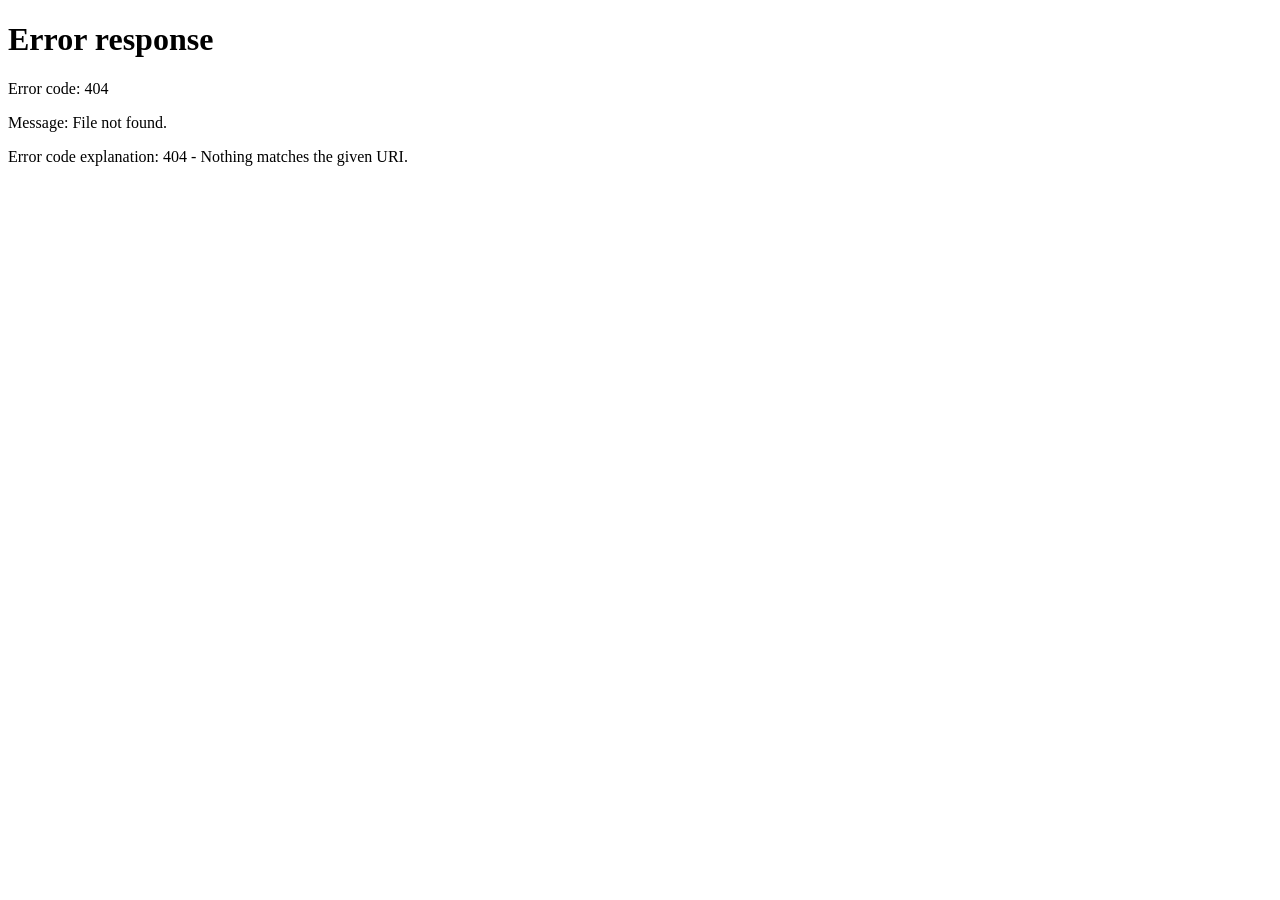
==== frontend/index.html @ 2e459e7a "estructura del frontend con estilos y logo" ====
<!doctype html>
<html lang="es">
  <head>
    <meta charset="utf-8" />
    <title>NODO</title>
    <meta http-equiv="refresh" content="0; url=landing/" />
  </head>
  <body>
    <a href="landing/">Ir al inicio</a>
  </body>
</html>
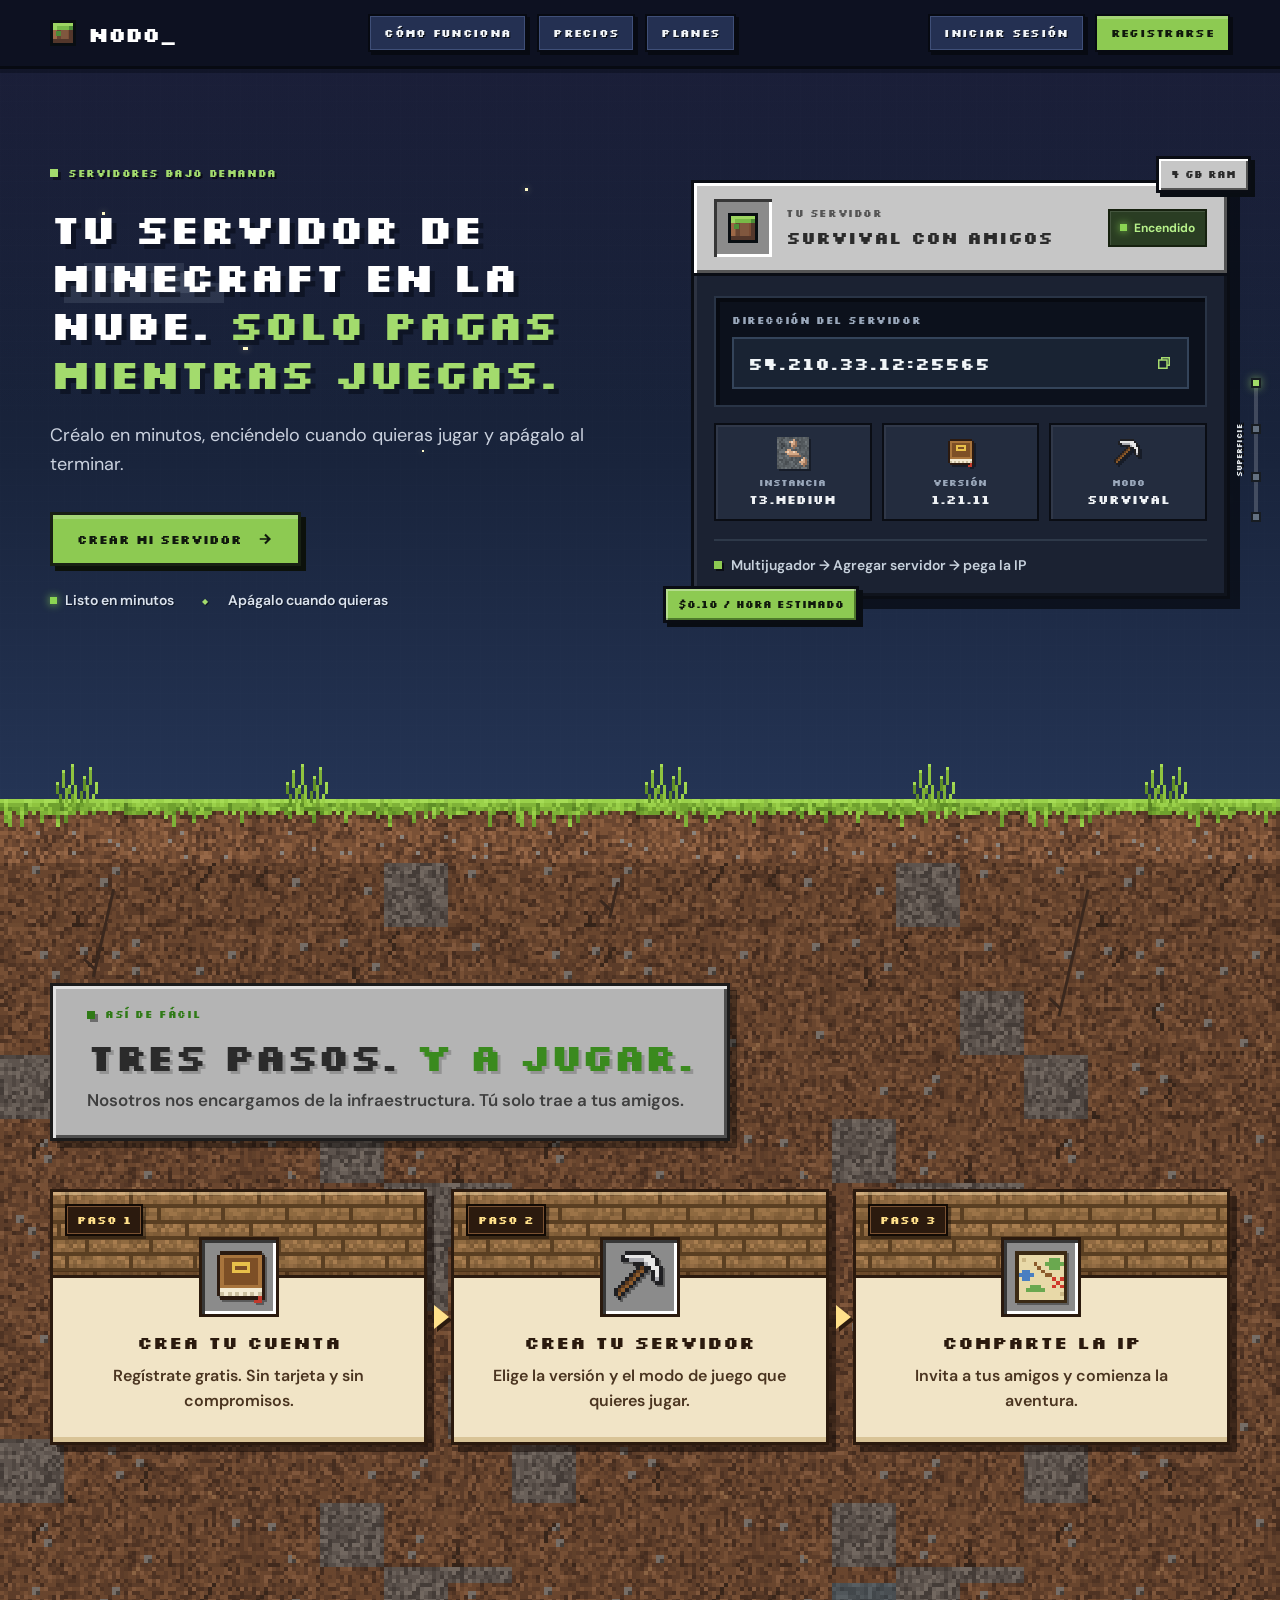
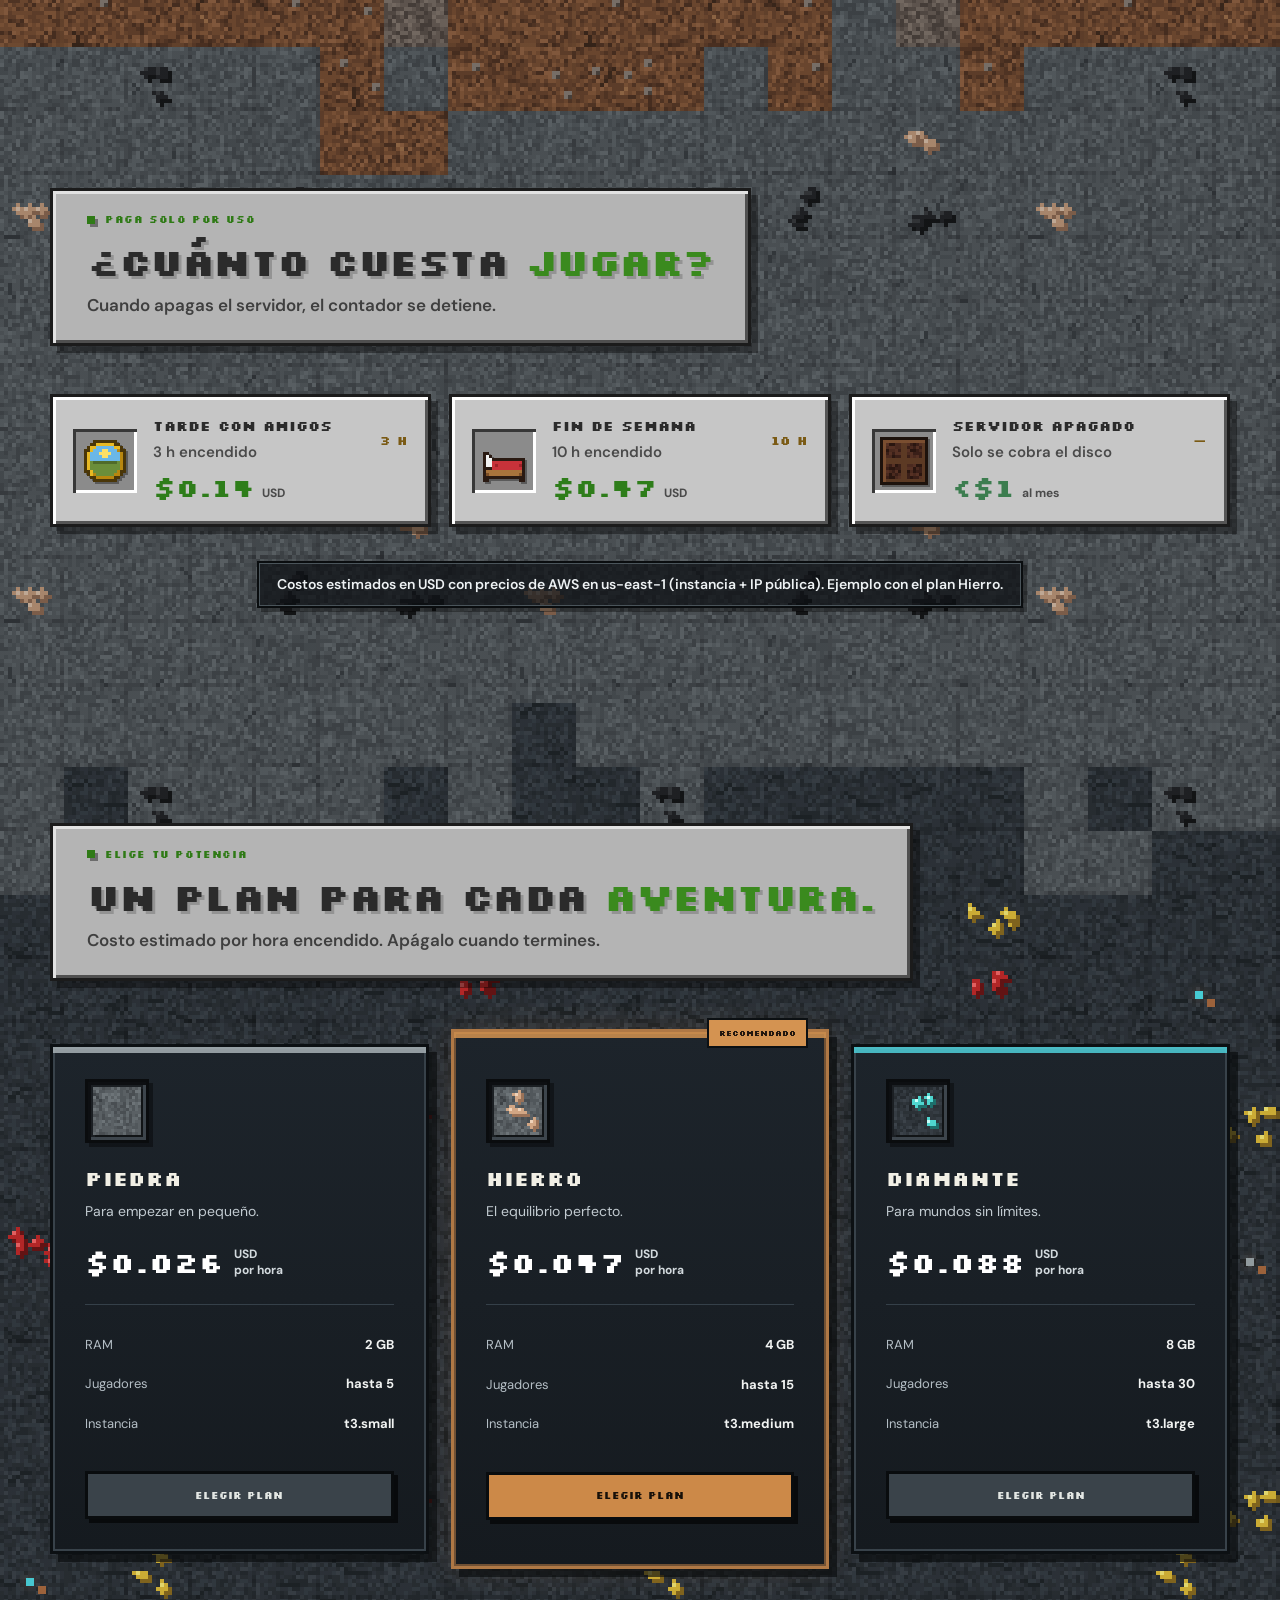
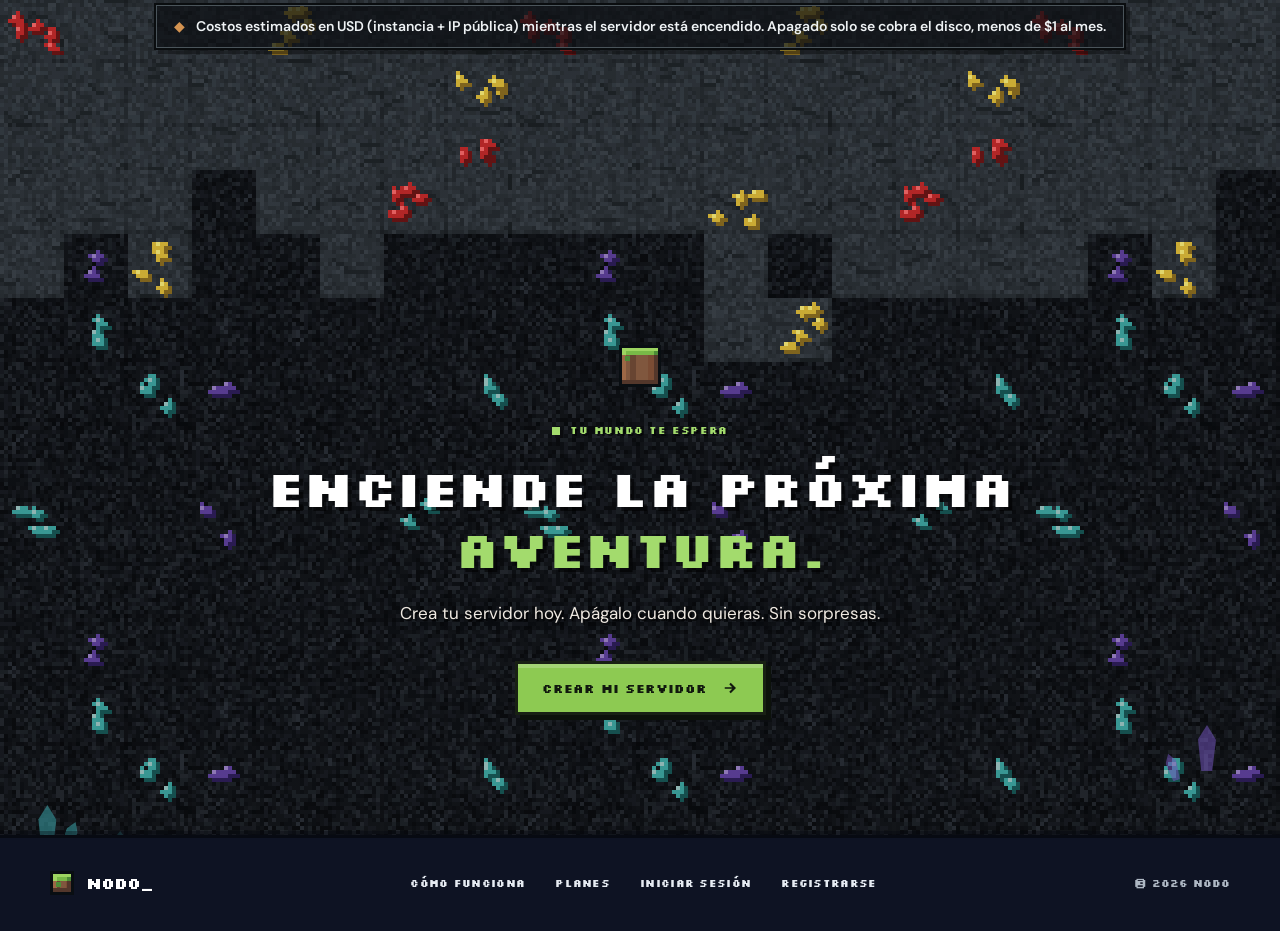
==== commit 23d615aa: "planes con precios reales y limite de jugadores en el frontend" ====
--- a/frontend/index.html
+++ b/frontend/index.html
@@ -2,10 +2,262 @@
 <html lang="es">
   <head>
     <meta charset="utf-8" />
-    <title>NODO</title>
-    <meta http-equiv="refresh" content="0; url=landing/" />
+    <meta name="viewport" content="width=device-width, initial-scale=1" />
+    <title>NODO · Servidores de Minecraft en la nube</title>
+    <link rel="stylesheet" href="recursos-compartidos/base.css" />
+    <link rel="stylesheet" href="landing/landing.css" />
+    <link rel="stylesheet" href="landing/secciones.css" />
+    <link rel="stylesheet" href="landing/interaccion.css" />
   </head>
   <body>
-    <a href="landing/">Ir al inicio</a>
+    <main>
+      <aside class="depth-meter" aria-label="Profundidad de la página">
+        <span class="depth-label">Superficie</span>
+        <div class="depth-track">
+          <span class="depth-progress"></span>
+          <a href="#inicio" class="active" aria-label="Ir a Superficie"></a>
+          <a href="#como-funciona" aria-label="Ir a -10 m"></a>
+          <a href="#precios" aria-label="Ir a -30 m"></a>
+          <a href="#planes" aria-label="Ir a -60 m"></a>
+        </div>
+      </aside>
+
+      <header class="site-header">
+        <nav class="nav shell" aria-label="Navegación principal">
+          <a class="brand" href="#inicio" aria-label="NODO, inicio">
+            <span class="pixel-block" aria-hidden="true"><i></i></span>
+            <span>NODO_</span>
+          </a>
+          <div class="nav-links">
+            <a href="#como-funciona">Cómo funciona</a>
+            <a href="#precios">Precios</a>
+            <a href="#planes">Planes</a>
+          </div>
+          <div class="nav-actions">
+            <button class="text-button" data-href="login/">Iniciar sesión</button>
+            <button class="mini-button" data-href="registro/">Registrarse</button>
+          </div>
+        </nav>
+      </header>
+
+      <section class="layer hero-layer" id="inicio" data-depth>
+        <div class="stars" aria-hidden="true">
+          <i></i><i></i><i></i><i></i><i></i><i></i><i></i><i></i>
+        </div>
+        <div class="cloud cloud-one" aria-hidden="true"><i></i></div>
+        <div class="cloud cloud-two" aria-hidden="true"><i></i></div>
+
+        <div class="hero-content shell">
+          <div class="hero-copy reveal">
+            <p class="eyebrow"><span></span> SERVIDORES BAJO DEMANDA</p>
+            <h1>Tu servidor de Minecraft en la nube. <em>Solo pagas mientras juegas.</em></h1>
+            <p class="hero-subtitle">
+              Créalo en minutos, enciéndelo cuando quieras jugar y apágalo al terminar.
+            </p>
+            <a class="pixel-button primary-button" href="registro/">
+              Crear mi servidor
+              <svg aria-hidden="true" viewBox="0 0 24 24" width="18" height="18">
+                <path d="M5 11h10l-4-4 2-2 7 7-7 7-2-2 4-4H5v-2Z" fill="currentColor" />
+              </svg>
+            </a>
+            <div class="trust-row">
+              <span><i class="status-light"></i> Listo en minutos</span>
+              <span>Apágalo cuando quieras</span>
+            </div>
+          </div>
+
+          <div class="server-stage reveal">
+            <div class="server-card">
+              <div class="card-top">
+                <div class="item-slot server-avatar" aria-hidden="true">
+                  <span class="pixel-block"><i></i></span>
+                </div>
+                <div>
+                  <p class="tiny-label">TU SERVIDOR</p>
+                  <h2>Survival con amigos</h2>
+                </div>
+                <span class="online-badge"><i></i> Encendido</span>
+              </div>
+              <div class="server-screen">
+                <p>DIRECCIÓN DEL SERVIDOR</p>
+                <button id="copiar-ip" aria-label="Copiar dirección IP">
+                  <code>54.210.33.12:25565</code>
+                  <span>
+                    <svg aria-hidden="true" viewBox="0 0 24 24" width="18" height="18">
+                      <path d="M8 7V4h12v12h-3v4H4V7h4Zm2 0h7v7h1V6h-8v1Zm5 2H6v9h9V9Z" fill="currentColor" />
+                    </svg>
+                  </span>
+                </button>
+              </div>
+              <div class="server-info">
+                <span><i class="item bloque-hierro" aria-hidden="true"></i><small>INSTANCIA</small>t3.medium</span>
+                <span><i class="item libro" aria-hidden="true"></i><small>VERSIÓN</small>1.21.11</span>
+                <span><i class="item pico" aria-hidden="true"></i><small>MODO</small>Survival</span>
+              </div>
+              <p class="card-status">Multijugador → Agregar servidor → pega la IP</p>
+            </div>
+            <span class="floating-chip chip-top">4 GB RAM</span>
+            <span class="floating-chip chip-bottom">$0.10 / hora estimado</span>
+          </div>
+        </div>
+
+        <div class="grass-ground" aria-hidden="true">
+          <i class="tuft t1"></i><i class="tuft t2"></i><i class="tuft t3"></i>
+          <i class="tuft t4"></i><i class="tuft t5"></i>
+        </div>
+      </section>
+
+      <section class="layer dirt-layer jagged-top" id="como-funciona" data-depth>
+        <div class="roots" aria-hidden="true"><i></i><i></i><i></i></div>
+        <div class="section-content shell">
+          <header class="section-header reveal">
+            <p class="eyebrow"><span></span> ASÍ DE FÁCIL</p>
+            <h2>Tres pasos. <em>Y a jugar.</em></h2>
+            <p>Nosotros nos encargamos de la infraestructura. Tú solo trae a tus amigos.</p>
+          </header>
+          <div class="steps-grid">
+            <article class="earth-card reveal">
+              <div class="step-top">
+                <span class="step-number">Paso 1</span>
+                <div class="item-slot" aria-hidden="true"><i class="item libro"></i></div>
+              </div>
+              <h3>Crea tu cuenta</h3>
+              <p>Regístrate gratis. Sin tarjeta y sin compromisos.</p>
+            </article>
+            <article class="earth-card reveal">
+              <div class="step-top">
+                <span class="step-number">Paso 2</span>
+                <div class="item-slot" aria-hidden="true"><i class="item pico"></i></div>
+              </div>
+              <h3>Crea tu servidor</h3>
+              <p>Elige la versión y el modo de juego que quieres jugar.</p>
+            </article>
+            <article class="earth-card reveal">
+              <div class="step-top">
+                <span class="step-number">Paso 3</span>
+                <div class="item-slot" aria-hidden="true"><i class="item mapa"></i></div>
+              </div>
+              <h3>Comparte la IP</h3>
+              <p>Invita a tus amigos y comienza la aventura.</p>
+            </article>
+          </div>
+        </div>
+      </section>
+
+      <section class="layer stone-layer jagged-top" id="precios" data-depth>
+        <div class="section-content shell">
+          <header class="section-header reveal">
+            <p class="eyebrow"><span></span> PAGA SOLO POR USO</p>
+            <h2>¿Cuánto cuesta <em>jugar?</em></h2>
+            <p>Cuando apagas el servidor, el contador se detiene.</p>
+          </header>
+          <div class="cost-grid">
+            <article class="cost-card reveal">
+              <span class="item-slot cost-slot" aria-hidden="true"><i class="item reloj"></i></span>
+              <div><h3>Tarde con amigos</h3><p>3 h encendido</p></div>
+              <span class="hours">3 h</span>
+              <strong>$0.14<small> USD</small></strong>
+            </article>
+            <article class="cost-card reveal">
+              <span class="item-slot cost-slot" aria-hidden="true"><i class="item cama"></i></span>
+              <div><h3>Fin de semana</h3><p>10 h encendido</p></div>
+              <span class="hours">10 h</span>
+              <strong>$0.47<small> USD</small></strong>
+            </article>
+            <article class="cost-card reveal off-card">
+              <span class="item-slot cost-slot" aria-hidden="true"><i class="item lampara"></i></span>
+              <div><h3>Servidor apagado</h3><p>Solo se cobra el disco</p></div>
+              <span class="hours">—</span>
+              <strong>&lt;$1<small> al mes</small></strong>
+            </article>
+          </div>
+          <p class="estimate-note reveal">Costos estimados en USD con precios de AWS en us-east-1 (instancia + IP pública). Ejemplo con el plan Hierro.</p>
+        </div>
+      </section>
+
+      <section class="layer ore-layer jagged-top" id="planes" data-depth>
+        <div class="ore-specks ore-left" aria-hidden="true"><i></i><i></i><i></i><i></i></div>
+        <div class="ore-specks ore-right" aria-hidden="true"><i></i><i></i><i></i></div>
+        <div class="section-content shell">
+          <header class="section-header reveal">
+            <p class="eyebrow"><span></span> ELIGE TU POTENCIA</p>
+            <h2>Un plan para cada <em>aventura.</em></h2>
+            <p>Costo estimado por hora encendido. Apágalo cuando termines.</p>
+          </header>
+          <div class="plans-grid">
+            <article class="plan-card stone reveal">
+              <div class="item-slot" aria-hidden="true"><i class="item bloque-piedra"></i></div>
+              <h3>Piedra</h3>
+              <p class="plan-description">Para empezar en pequeño.</p>
+              <div class="price"><strong>$0.026</strong><span> USD<br />por hora</span></div>
+              <ul>
+                <li><span>RAM</span><b>2 GB</b></li>
+                <li><span>Jugadores</span><b>hasta 5</b></li>
+                <li><span>Instancia</span><b>t3.small</b></li>
+              </ul>
+              <button data-href="registro/">Elegir plan</button>
+            </article>
+            <article class="plan-card iron featured reveal">
+              <span class="plan-tag">Recomendado</span>
+              <div class="item-slot" aria-hidden="true"><i class="item bloque-hierro"></i></div>
+              <h3>Hierro</h3>
+              <p class="plan-description">El equilibrio perfecto.</p>
+              <div class="price"><strong>$0.047</strong><span> USD<br />por hora</span></div>
+              <ul>
+                <li><span>RAM</span><b>4 GB</b></li>
+                <li><span>Jugadores</span><b>hasta 15</b></li>
+                <li><span>Instancia</span><b>t3.medium</b></li>
+              </ul>
+              <button data-href="registro/">Elegir plan</button>
+            </article>
+            <article class="plan-card diamond reveal">
+              <div class="item-slot" aria-hidden="true"><i class="item bloque-diamante"></i></div>
+              <h3>Diamante</h3>
+              <p class="plan-description">Para mundos sin límites.</p>
+              <div class="price"><strong>$0.088</strong><span> USD<br />por hora</span></div>
+              <ul>
+                <li><span>RAM</span><b>8 GB</b></li>
+                <li><span>Jugadores</span><b>hasta 30</b></li>
+                <li><span>Instancia</span><b>t3.large</b></li>
+              </ul>
+              <button data-href="registro/">Elegir plan</button>
+            </article>
+          </div>
+          <p class="billing-note reveal"><span>◆</span> Costos estimados en USD (instancia + IP pública) mientras el servidor está encendido. Apagado solo se cobra el disco, menos de $1 al mes.</p>
+        </div>
+      </section>
+
+      <section class="layer deep-layer jagged-top" data-depth>
+        <div class="crystals crystal-left" aria-hidden="true"><i></i><i></i><i></i></div>
+        <div class="crystals crystal-right" aria-hidden="true"><i></i><i></i></div>
+        <div class="cta shell reveal">
+          <span class="pixel-block" aria-hidden="true"><i></i></span>
+          <p class="eyebrow"><span></span> TU MUNDO TE ESPERA</p>
+          <h2>Enciende la próxima <em>aventura.</em></h2>
+          <p>Crea tu servidor hoy. Apágalo cuando quieras. Sin sorpresas.</p>
+          <a class="pixel-button primary-button" href="registro/">
+            Crear mi servidor
+            <svg aria-hidden="true" viewBox="0 0 24 24" width="18" height="18">
+              <path d="M5 11h10l-4-4 2-2 7 7-7 7-2-2 4-4H5v-2Z" fill="currentColor" />
+            </svg>
+          </a>
+        </div>
+        <footer class="footer shell">
+          <a class="brand footer-brand" href="#inicio">
+            <span class="pixel-block" aria-hidden="true"><i></i></span>
+            <span>NODO_</span>
+          </a>
+          <div>
+            <a href="#como-funciona">Cómo funciona</a>
+            <a href="#planes">Planes</a>
+            <button data-href="login/">Iniciar sesión</button>
+            <button data-href="registro/">Registrarse</button>
+          </div>
+          <p>© 2026 NODO</p>
+        </footer>
+      </section>
+    </main>
+
+    <script type="module" src="landing/landing.js"></script>
   </body>
 </html>
--- a/frontend/recursos-compartidos/base.css
+++ b/frontend/recursos-compartidos/base.css
@@ -0,0 +1,235 @@
+@import url('https://fonts.googleapis.com/css2?family=DM+Sans:wght@400;500;600;700&family=Silkscreen:wght@400;700&display=swap');
+
+/* Estilos compartidos: fuentes, reset, encabezado del panel, botones, estados, avisos. */
+
+/* Reset basico */
+
+*, *::before, *::after { box-sizing: border-box; margin: 0; padding: 0; border: 0 solid; }
+
+html { line-height: 1.5; -webkit-text-size-adjust: 100%; }
+
+h1, h2, h3, h4, h5, h6 { font-size: inherit; font-weight: inherit; }
+
+a { color: inherit; text-decoration: inherit; }
+
+b, strong { font-weight: bolder; }
+
+code { font-family: ui-monospace, SFMono-Regular, Menlo, Consolas, monospace; font-size: 1em; }
+
+ol, ul, menu { list-style: none; }
+
+img, svg, video { display: block; vertical-align: middle; max-width: 100%; height: auto; }
+
+button, input, select, textarea { font: inherit; letter-spacing: inherit; color: inherit; background-color: transparent; border-radius: 0; }
+
+button, select { text-transform: none; }
+
+::placeholder { opacity: 1; color: color-mix(in oklab, currentColor 50%, transparent); }
+
+[hidden] { display: none !important; }
+
+:root {
+  color: #f6f4e8;
+  background: #090d16;
+  font-family: 'DM Sans', sans-serif;
+  font-synthesis: none;
+  scroll-behavior: smooth;
+}
+
+body {
+  min-width: 320px;
+  overflow-x: hidden;
+}
+
+button, a {
+  -webkit-tap-highlight-color: transparent;
+}
+
+button {
+  cursor: pointer;
+}
+
+@media (prefers-reduced-motion: reduce) {
+  :root { scroll-behavior: auto; }
+  *, *::before, *::after { animation-duration: .01ms !important; animation-iteration-count: 1 !important; transition-duration: .01ms !important; }
+}
+
+/* Titulos de login, registro y Mis servidores */
+.auth-heading h1,
+.servers-title h1 {
+  margin: 18px 0 13px;
+  color: #fff;
+  font: 700 clamp(29px, 3vw, 42px)/1.2 'Silkscreen', monospace;
+  letter-spacing: -1.5px;
+  text-shadow: 4px 4px 0 #080a0d;
+}
+
+.auth-heading > p:last-child,
+.servers-title > p:last-child {
+  color: #c3cad2;
+  font-size: 16px;
+  line-height: 1.6;
+}
+
+/* Logo: bloque de pasto pixel */
+.pixel-block {
+  position: relative;
+  display: inline-block;
+  flex: 0 0 auto;
+  width: 30px;
+  height: 30px;
+  background:
+    linear-gradient(90deg, transparent 22%, #684532 22% 39%, transparent 39% 73%, #7a4c34 73%),
+    #80573e;
+  border: 3px solid #090e12;
+  box-shadow: inset -4px -4px 0 #53372b, inset 4px 0 0 #9d6846;
+}
+
+.pixel-block::before {
+  content: '';
+  position: absolute;
+  left: -3px;
+  right: -3px;
+  top: -3px;
+  height: 10px;
+  background: #78b947;
+  border: 3px solid #090e12;
+  border-bottom: 0;
+  box-shadow: inset 4px 3px 0 #9dd561, inset -4px 0 0 #4d8c37;
+}
+
+.pixel-block i {
+  position: absolute;
+  left: 3px;
+  top: 8px;
+  width: 5px;
+  height: 5px;
+  background: #4d8c37;
+}
+
+.auth-page,
+.app-shell-page {
+  min-height: 100vh;
+  color: #eef0e9;
+  background-color: #121418;
+  background-image:
+    linear-gradient(90deg, transparent 0 19%, rgba(73, 78, 88, .055) 19% 25%, transparent 25% 71%, rgba(73, 78, 88, .04) 71% 79%, transparent 79%),
+    linear-gradient(transparent 0 31%, rgba(73, 78, 88, .045) 31% 38%, transparent 38% 79%, rgba(0, 0, 0, .07) 79%);
+  background-size: 72px 64px, 64px 80px;
+}
+
+.app-brand {
+  display: inline-flex;
+  align-items: center;
+  gap: 11px;
+  color: #f4f5ef;
+  text-decoration: none;
+  font: 700 21px/1 'Silkscreen', monospace;
+}
+
+.app-kicker {
+  display: flex;
+  align-items: center;
+  gap: 10px;
+  color: #9ed467;
+  font: 700 10px 'Silkscreen', monospace;
+  letter-spacing: .6px;
+}
+
+.app-kicker > span {
+  width: 8px;
+  height: 8px;
+  background: #93cb5b;
+  box-shadow: 3px 3px 0 #0a0d09;
+}
+
+.app-primary-button {
+  display: flex;
+  align-items: center;
+  justify-content: center;
+  gap: 14px;
+  min-height: 52px;
+  margin-top: 6px;
+  color: #11190e;
+  background: #8dca52;
+  border: 3px solid #0b0e09;
+  box-shadow: inset 0 4px 0 rgba(255,255,255,.18), 5px 5px 0 #080b07;
+  font: 700 12px 'Silkscreen', monospace;
+}
+
+.app-primary-button:hover:not(:disabled) { background: #a4df69; transform: translate(-1px, -1px); }
+
+.app-primary-button:disabled { cursor: wait; color: #4d5c42; background: #6e914e; }
+
+.app-primary-button span { font: 700 18px sans-serif; }
+
+.app-shell-page { min-height: 100vh; padding-bottom: 80px; }
+
+.app-header {
+  width: min(1180px, calc(100% - 48px));
+  height: 84px;
+  margin-inline: auto;
+  display: flex;
+  align-items: center;
+  justify-content: space-between;
+  border-bottom: 2px solid #292e35;
+}
+
+.app-user { display: flex; align-items: center; gap: 12px; color: #c3cad2; font-size: 14px; }
+
+.app-user > span { display: grid; place-items: center; width: 36px; height: 36px; color: #a9dc74; background: #283223; border: 2px solid #4c6835; font: 700 11px 'Silkscreen', monospace; }
+
+.app-user b { color: #eef1ee; }
+
+.app-user button { margin-left: 14px; padding: 10px 13px; color: #d5dbe0; background: transparent; border: 1px solid #56606a; font-size: 13px; }
+
+.app-user button:hover { color: #e3e6e3; border-color: #626d77; }
+
+.dashboard-status { flex: 0 0 auto; display: inline-flex; align-items: center; gap: 7px; padding: 8px 10px; color: #c3cad2; background: #272d32; border: 1px solid #4a535b; font-size: 12px; font-weight: 700; }
+
+.dashboard-status.on { color: #9bd66a; background: #253424; border-color: #49663b; }
+
+.dashboard-status.starting,
+.dashboard-status.stopping,
+.dashboard-status.creating,
+.dashboard-status.backing-up { color: #e3b766; background: #382e1d; border-color: #6e552d; }
+
+.status-dot { width: 6px; height: 6px; background: #707a82; }
+
+.dashboard-status.on .status-dot { background: #86d04f; box-shadow: 0 0 7px #86d04f; animation: status-pulse 2.4s ease-in-out infinite; }
+
+.status-spinner { width: 9px; height: 9px; border: 2px solid rgba(220,169,76,.28); border-top-color: #dfa94b; animation: status-spin .85s steps(8) infinite; }
+
+.detail-status-badge .status-dot { width: 8px; height: 8px; }
+
+.detail-status-badge .status-spinner { width: 12px; height: 12px; }
+
+.success-toast { position: fixed; z-index: 60; top: 24px; right: 24px; display: flex; align-items: center; gap: 11px; padding: 14px 18px; color: #b7e98c; background: #20321f; border: 2px solid #4c7338; box-shadow: 5px 5px 0 rgba(0,0,0,.45); font-size: 12px; font-weight: 700; }
+
+.success-toast span { display: grid; place-items: center; width: 22px; height: 22px; color: #152010; background: #8bcf52; font-weight: 900; }
+
+.back-link { display: inline-block; margin-bottom: 43px; color: #c3cad2; text-decoration: none; font-size: 15px; font-weight: 700; }
+
+.back-link:hover { color: #cdd3d7; }
+
+.creation-toast { position: fixed; z-index: 50; top: 24px; right: 24px; display: flex; align-items: center; gap: 12px; max-width: 390px; padding: 14px 15px; color: #ffc2b5; background: #351e1e; border: 2px solid #7b3935; box-shadow: 5px 5px 0 rgba(0,0,0,.45); font-size: 12px; }
+
+.creation-toast > span { display: grid; place-items: center; width: 24px; height: 24px; color: #2b1212; background: #e67562; font: 700 10px 'Silkscreen', monospace; }
+
+.creation-toast p { flex: 1; line-height: 1.45; }
+
+.creation-toast button { color: #b88982; background: transparent; border: 0; font-size: 20px; }
+
+@media (max-width: 560px) {
+  .app-header { width: calc(100% - 32px); height: 72px; }
+  .app-user b, .app-user > span { display: none; }
+  .app-user button { margin-left: 0; }
+  .dashboard-status { padding: 6px 8px; font-size: 11px; }
+  .success-toast { top: 14px; right: 14px; left: 14px; justify-content: center; }
+  .back-link { margin-bottom: 34px; }
+  .creation-toast { top: 14px; right: 14px; left: 14px; max-width: none; }
+}
+
+@keyframes status-pulse { 50% { opacity: .48; box-shadow: 0 0 3px #86d04f; } }
+
+@keyframes status-spin { to { transform: rotate(360deg); } }
--- a/frontend/landing/landing.css
+++ b/frontend/landing/landing.css
@@ -0,0 +1,407 @@
+/* Pagina de inicio (1 de 3): base, navbar, portada, tarjeta del servidor, cielo y pasto.
+   Sigue en secciones.css y despues en interaccion.css (se cargan en ese orden). */
+
+/* Valores que se repiten en los tres archivos de la pagina de inicio */
+:root {
+  --fuente-pixel: 'Silkscreen', monospace; /* letra pixel de titulos y botones */
+  --noche: #070a12; /* casi negro del navbar, footer y sombras de botones */
+  --borde-ventana: #0a0d14; /* borde de la tarjeta del servidor */
+  --verde-pasto: #8dca52; /* verde principal de botones y acentos */
+  --verde-claro: #a3db6d; /* verde de etiquetas y textos destacados */
+  --verde-led: #8bd553; /* luz de 'Encendido' */
+  --texto-sobre-verde: #10190c; /* texto oscuro encima de botones verdes */
+  --madera-oscura: #2b1a0e; /* borde y textos de las tarjetas de pasos */
+  --gui-texto-oscuro: #2b2b2b; /* titulos oscuros sobre paneles grises */
+  /* panel gris tipo menu del juego (las placas de titulo lo oscurecen un poco) */
+  --gui: #c6c6c6;
+  --gui-luz: #ffffff;
+  --gui-sombra: #555555;
+  --gui-texto: #3f3f3f;
+}
+
+.shell {
+  width: min(1180px, calc(100% - 48px));
+  margin-inline: auto;
+}
+
+.layer {
+  position: relative;
+  isolation: isolate;
+  overflow: hidden;
+}
+
+/* las anclas del menu no quedan escondidas debajo del navbar fijo */
+html { scroll-padding-top: 70px; }
+
+.hero-layer {
+  min-height: 794px;
+  background:
+    linear-gradient(180deg, rgba(93, 84, 151, .12), transparent 44%),
+    linear-gradient(180deg, #11172b 0%, #19243c 50%, #263759 100%);
+}
+
+.hero-layer::after {
+  content: '';
+  position: absolute;
+  inset: 0;
+  z-index: -2;
+  opacity: .25;
+  background-image:
+    linear-gradient(rgba(255,255,255,.025) 1px, transparent 1px),
+    linear-gradient(90deg, rgba(255,255,255,.025) 1px, transparent 1px);
+  background-size: 16px 16px;
+}
+
+/* Navbar fijo arriba con fondo propio para que no se pierda al bajar */
+.site-header {
+  position: sticky;
+  top: 0;
+  z-index: 40;
+  background: rgba(14, 19, 35, .94);
+  border-bottom: 3px solid var(--noche);
+  box-shadow: 0 4px 0 rgba(5, 8, 15, .35);
+  backdrop-filter: blur(4px);
+}
+
+.nav {
+  height: 66px;
+  display: flex;
+  align-items: center;
+  justify-content: space-between;
+  gap: 20px;
+}
+
+.brand {
+  display: inline-flex;
+  align-items: center;
+  gap: 12px;
+  color: #fff;
+  text-decoration: none;
+  font: 700 21px/1 var(--fuente-pixel);
+  letter-spacing: -1px;
+}
+
+.nav .pixel-block { width: 26px; height: 26px; }
+
+.nav-links, .nav-actions {
+  display: flex;
+  align-items: center;
+  gap: 10px;
+}
+
+/* cada opcion del menu es un boton de bloque */
+.nav-links a, .text-button, .mini-button {
+  display: inline-flex;
+  align-items: center;
+  min-height: 38px;
+  padding: 0 14px;
+  border: 2px solid var(--noche);
+  box-shadow: 3px 3px 0 var(--noche);
+  text-decoration: none;
+  white-space: nowrap;
+  font: 700 11px var(--fuente-pixel);
+  letter-spacing: .3px;
+  transition: translate .15s ease, box-shadow .15s ease, background-color .15s ease, color .15s ease;
+}
+
+.nav-links a, .text-button {
+  color: #f1f4f8;
+  background: #243052;
+  box-shadow: 3px 3px 0 var(--noche), inset 0 0 0 1px #3f4f78;
+  text-shadow: 1px 1px 0 var(--noche);
+}
+
+.nav-links a.active {
+  color: var(--texto-sobre-verde);
+  background: var(--verde-claro);
+  box-shadow: 3px 3px 0 var(--noche), inset 0 2px 0 rgba(255,255,255,.25);
+}
+
+.mini-button {
+  color: var(--texto-sobre-verde);
+  background: var(--verde-pasto);
+  box-shadow: 3px 3px 0 var(--noche), inset 0 3px 0 rgba(255,255,255,.2);
+}
+
+@media (hover: hover) {
+  .nav-links a:hover, .text-button:hover, .mini-button:hover { translate: -2px -2px; }
+  .nav-links a:not(.active):hover, .text-button:hover { color: #fff; background: #2e3d66; box-shadow: 5px 5px 0 var(--noche), inset 0 0 0 1px var(--verde-pasto); }
+  .nav-links a.active:hover { box-shadow: 5px 5px 0 var(--noche), inset 0 2px 0 rgba(255,255,255,.25); }
+  .mini-button:hover { background: #a4df69; box-shadow: 5px 5px 0 var(--noche), inset 0 3px 0 rgba(255,255,255,.2); }
+}
+
+.hero-content {
+  min-height: 680px;
+  display: grid;
+  grid-template-columns: 1.02fr .98fr;
+  align-items: center;
+  gap: 80px;
+  padding-top: 56px;
+  padding-bottom: 96px;
+  position: relative;
+  z-index: 3;
+}
+
+.eyebrow {
+  display: flex;
+  align-items: center;
+  gap: 10px;
+  color: var(--verde-claro);
+  font: 700 10px/1.3 var(--fuente-pixel);
+  letter-spacing: .6px;
+  text-transform: uppercase;
+  text-shadow: 2px 2px 0 rgba(0,0,0,.6);
+}
+
+.eyebrow > span {
+  width: 8px;
+  height: 8px;
+  background: currentColor;
+  box-shadow: 3px 3px 0 rgba(0,0,0,.4);
+}
+
+.hero-copy h1 {
+  margin: 24px 0 24px;
+  max-width: 660px;
+  color: #fff;
+  font: 700 clamp(32px, 3.25vw, 52px)/1.16 var(--fuente-pixel);
+  letter-spacing: -2px;
+  text-wrap: balance;
+  text-shadow: 5px 5px 0 rgba(4, 8, 17, .5);
+}
+
+h1 em, h2 em {
+  color: var(--verde-claro);
+  font-style: normal;
+}
+
+.hero-subtitle {
+  max-width: 570px;
+  margin: 0 0 32px;
+  color: #cbd2df;
+  font-size: 18px;
+  line-height: 1.65;
+}
+
+.pixel-button {
+  display: inline-flex;
+  align-items: center;
+  justify-content: center;
+  gap: 14px;
+  min-height: 54px;
+  padding: 0 24px;
+  color: #11190e;
+  text-decoration: none;
+  font: 700 12px var(--fuente-pixel);
+  border: 3px solid #182014;
+  box-shadow: inset 0 4px 0 rgba(255,255,255,.2), 5px 5px 0 #0c110b;
+  transition: .16s ease;
+}
+
+.primary-button { background: var(--verde-pasto); }
+
+.pixel-button:hover { background: #a4df69; transform: translate(-2px, -2px); box-shadow: inset 0 4px 0 rgba(255,255,255,.2), 7px 7px 0 #0c110b; }
+
+.trust-row {
+  display: flex;
+  gap: 28px;
+  margin-top: 24px;
+  color: #dbe3ee;
+  font-size: 14px;
+  font-weight: 600;
+  text-shadow: 1px 1px 0 rgba(4, 8, 17, .6);
+}
+
+.trust-row span { display: flex; align-items: center; gap: 8px; }
+
+.trust-row span + span::before { content: '◆'; color: var(--verde-claro); font-size: 8px; margin-right: 12px; }
+
+.status-light { width: 7px; height: 7px; background: var(--verde-led); box-shadow: 0 0 9px var(--verde-led); }
+
+.server-stage { position: relative; perspective: 900px; }
+
+/* Tarjeta del servidor: ventana del juego con barra de titulo gris clara */
+.server-card {
+  position: relative;
+  background: #1b2232;
+  border: 3px solid var(--borde-ventana);
+  box-shadow: inset 3px 3px 0 rgba(255, 255, 255, .08), inset -3px -3px 0 rgba(0, 0, 0, .45), 10px 10px 0 rgba(5, 8, 13, .7);
+}
+
+.card-top {
+  display: flex;
+  align-items: center;
+  gap: 14px;
+  padding: 16px 20px;
+  background: var(--gui);
+  border-bottom: 3px solid var(--borde-ventana);
+  box-shadow: inset 3px 3px 0 var(--gui-luz), inset -3px -3px 0 var(--gui-sombra);
+}
+
+.card-top .server-avatar { width: 58px; height: 58px; }
+
+.server-avatar .pixel-block { width: 30px; height: 30px; }
+
+.tiny-label { color: var(--gui-sombra); font: 700 10px var(--fuente-pixel); letter-spacing: .6px; }
+
+.card-top h2 { margin-top: 6px; color: var(--gui-texto-oscuro); font: 700 17px var(--fuente-pixel); }
+
+.online-badge {
+  margin-left: auto;
+  display: flex;
+  align-items: center;
+  gap: 7px;
+  padding: 8px 10px;
+  color: #b6f08a;
+  background: #2a3d23;
+  border: 2px solid #16210f;
+  box-shadow: inset 1px 1px 0 rgba(255, 255, 255, .12);
+  font-size: 12px;
+  font-weight: 700;
+}
+
+.online-badge i { width: 7px; height: 7px; background: var(--verde-led); box-shadow: 0 0 8px var(--verde-led); animation: status-pulse 2.4s ease-in-out infinite; }
+
+.server-screen {
+  margin: 20px 20px 16px;
+  padding: 16px;
+  background: #0c111c;
+  border: 2px solid #293446;
+  box-shadow: inset 4px 4px 0 #070a11;
+}
+
+.server-screen > p { color: #9aa8bb; font: 700 10px var(--fuente-pixel); letter-spacing: .6px; }
+
+.server-screen button {
+  width: 100%;
+  display: flex;
+  align-items: center;
+  justify-content: space-between;
+  gap: 12px;
+  margin-top: 10px;
+  padding: 13px 14px;
+  color: #f1f5f8;
+  background: #192333;
+  border: 2px solid #34445a;
+}
+
+.server-screen code { font: 700 clamp(13px, 1.4vw, 17px) var(--fuente-pixel); }
+
+.server-screen button > span { color: #a6dc6e; font: 700 10px var(--fuente-pixel); }
+
+.server-info { display: grid; grid-template-columns: repeat(3, 1fr); gap: 10px; margin: 0 20px; }
+
+.server-info span {
+  display: grid;
+  justify-items: center;
+  gap: 4px;
+  padding: 12px 8px;
+  color: #eef1f4;
+  background: #232c3e;
+  border: 2px solid var(--borde-ventana);
+  box-shadow: inset 2px 2px 0 rgba(255, 255, 255, .06);
+  font: 700 12px var(--fuente-pixel);
+  text-align: center;
+}
+
+.server-info .item { width: 32px; height: 32px; margin-bottom: 4px; }
+
+.server-info small { color: #9aa8bb; font-size: 9px; }
+
+.card-status {
+  display: flex;
+  align-items: center;
+  gap: 9px;
+  margin: 18px 20px 20px;
+  padding-top: 14px;
+  border-top: 2px solid #2e3949;
+  color: #c7d1dc;
+  font-size: 14px;
+  font-weight: 600;
+}
+
+.card-status::before { content: ''; flex: 0 0 auto; width: 8px; height: 8px; background: var(--verde-pasto); box-shadow: 2px 2px 0 var(--borde-ventana); }
+
+.floating-chip {
+  position: absolute;
+  padding: 9px 12px;
+  color: var(--gui-texto-oscuro);
+  background: var(--gui);
+  border: 3px solid var(--borde-ventana);
+  box-shadow: inset 2px 2px 0 var(--gui-luz), inset -2px -2px 0 var(--gui-sombra), 4px 4px 0 #090d13;
+  font: 700 10px var(--fuente-pixel);
+}
+
+.chip-top { right: -21px; top: -24px; }
+
+.chip-bottom { left: -28px; bottom: -24px; color: var(--texto-sobre-verde); background: var(--verde-pasto); box-shadow: inset 2px 2px 0 rgba(255, 255, 255, .35), inset -2px -2px 0 #4f7a2c, 4px 4px 0 #090d13; }
+
+.stars i {
+  position: absolute;
+  z-index: -1;
+  width: 3px; height: 3px;
+  background: #fff9c7;
+  box-shadow: 0 0 7px rgba(255,249,199,.45);
+}
+
+.stars i:nth-child(1) { left: 8%; top: 18%; }
+
+.stars i:nth-child(2) { left: 19%; top: 35%; width: 5px; }
+
+.stars i:nth-child(3) { left: 41%; top: 15%; }
+
+.stars i:nth-child(4) { left: 62%; top: 27%; width: 4px; height: 4px; }
+
+.stars i:nth-child(5) { right: 7%; top: 14%; }
+
+.stars i:nth-child(6) { right: 21%; top: 40%; }
+
+.stars i:nth-child(7) { right: 4%; top: 54%; width: 2px; height: 2px; }
+
+.stars i:nth-child(8) { left: 33%; top: 48%; width: 2px; height: 2px; }
+
+.cloud {
+  position: absolute;
+  z-index: -1;
+  width: 100px;
+  height: 20px;
+  background: rgba(188,201,220,.12);
+  box-shadow: 20px -20px 0 rgba(188,201,220,.12), 40px -10px 0 rgba(188,201,220,.12), 60px 0 0 rgba(188,201,220,.12);
+  animation: cloud-drift 28s linear infinite alternate;
+}
+
+.cloud-one { left: 5%; top: 27%; }
+
+.cloud-two { right: 10%; top: 18%; transform: scale(.7); animation-duration: 36s; animation-direction: alternate-reverse; }
+
+.grass-ground {
+  position: absolute;
+  z-index: 5;
+  left: 0; right: 0; bottom: 0;
+  height: 64px;
+  /* fila de bloques de pasto vistos de lado (textura propia de 8 bloques de 16x16, x4) */
+  background: url('texturas/pasto.png') 0 0 / 512px 64px repeat-x;
+  image-rendering: pixelated;
+}
+
+.tuft {
+  position: absolute;
+  bottom: 60px;
+  width: 48px;
+  height: 48px;
+  margin-left: -24px;
+  background: url('texturas/hierba.png') 0 0 / 100% 100%;
+  image-rendering: pixelated;
+  transform-origin: bottom;
+  animation: sway 3s ease-in-out infinite alternate;
+}
+
+.t1 { left: 6%; }
+
+.t2 { left: 24%; animation-delay: -.5s; }
+
+.t3 { left: 52%; animation-delay: -1.2s; }
+
+.t4 { left: 73%; }
+
+.t5 { right: 7%; animation-delay: -.8s; }
--- a/frontend/landing/secciones.css
+++ b/frontend/landing/secciones.css
@@ -0,0 +1,395 @@
+/* Pagina de inicio (2 de 3): capas de bloques, texturas, titulos y tarjetas de pasos, costos y planes. */
+
+.jagged-top::before {
+  content: '';
+  position: absolute;
+  z-index: 5;
+  top: -1px;
+  left: 0;
+  width: 100%;
+  height: 20px;
+  background: inherit;
+  clip-path: polygon(0 0, 4% 0, 4% 35%, 9% 35%, 9% 65%, 15% 65%, 15% 15%, 23% 15%, 23% 45%, 32% 45%, 32% 0, 41% 0, 41% 70%, 48% 70%, 48% 35%, 56% 35%, 56% 10%, 65% 10%, 65% 55%, 74% 55%, 74% 25%, 83% 25%, 83% 70%, 91% 70%, 91% 30%, 96% 30%, 96% 0, 100% 0, 100% 100%, 0 100%);
+}
+
+.dirt-layer {
+  min-height: 720px;
+  background-color: #6a4630;
+  background-image: linear-gradient(rgba(28, 16, 9, .18), rgba(28, 16, 9, .18)), url('texturas/tierra.png');
+  background-size: auto, 512px 384px;
+}
+
+/* Texturas pixel propias (carpeta texturas/): mosaicos de 8x6 bloques de 16x16 con minerales,
+   escalados x4 sin suavizar para que cada bloque mida 64px */
+.dirt-layer, .stone-layer, .ore-layer, .deep-layer { image-rendering: pixelated; }
+
+/* Transicion entre capas: las primeras 3 filas de bloques de cada capa mezclan bloques
+   sueltos de la capa de arriba (mascara texturas/transicion.png), en vez de un corte recto */
+.stone-layer::before, .ore-layer::before, .deep-layer::before {
+  top: 0;
+  z-index: 1;
+  height: 192px;
+  clip-path: none;
+  background-size: 512px 384px;
+  -webkit-mask: url('texturas/transicion.png') 0 0 / 1024px 192px repeat-x;
+  mask: url('texturas/transicion.png') 0 0 / 1024px 192px repeat-x;
+}
+
+.stone-layer::before { background-image: linear-gradient(rgba(28, 16, 9, .18), rgba(28, 16, 9, .18)), url('texturas/tierra.png'); background-size: auto, 512px 384px; }
+
+.ore-layer::before { background-image: linear-gradient(rgba(14, 17, 20, .22), rgba(14, 17, 20, .22)), url('texturas/piedra.png'); background-size: auto, 512px 384px; -webkit-mask-position: -320px 0; mask-position: -320px 0; }
+
+.deep-layer::before { background-image: linear-gradient(rgba(8, 10, 13, .12), rgba(8, 10, 13, .12)), url('texturas/pizarra.png'); background-size: auto, 512px 384px; -webkit-mask-position: -640px 0; mask-position: -640px 0; }
+
+/* Destellos: capas transparentes con estrellitas sobre los minerales (A y B).
+   Primero destella el grupo A, se apaga, y luego el grupo B. */
+.stone-layer::after, .ore-layer::after, .deep-layer::after {
+  content: '';
+  position: absolute;
+  inset: 0;
+  z-index: 0;
+  pointer-events: none;
+  background-size: 512px 384px;
+  filter: drop-shadow(0 0 6px rgba(255, 255, 255, .55));
+  animation: destello-minerales 5s steps(4, jump-none) infinite;
+}
+
+.stone-layer::after { --brillo-a: url('texturas/piedra-brillo-a.png'); --brillo-b: url('texturas/piedra-brillo-b.png'); }
+
+.ore-layer::after { --brillo-a: url('texturas/pizarra-brillo-a.png'); --brillo-b: url('texturas/pizarra-brillo-b.png'); animation-delay: -1.7s; }
+
+.deep-layer::after { --brillo-a: url('texturas/roca-profunda-brillo-a.png'); --brillo-b: url('texturas/roca-profunda-brillo-b.png'); animation-delay: -3.1s; }
+
+@keyframes destello-minerales {
+  0%, 100% { opacity: 0; background-image: var(--brillo-a); }
+  20% { opacity: 1; background-image: var(--brillo-a); }
+  40% { opacity: 0; background-image: var(--brillo-a); }
+  50% { opacity: 0; background-image: var(--brillo-b); }
+  70% { opacity: 1; background-image: var(--brillo-b); }
+  90% { opacity: 0; background-image: var(--brillo-b); }
+}
+
+.section-content { padding-block: 120px; position: relative; z-index: 2; }
+
+/* Paneles claros estilo menu del juego: gris claro con bisel blanco arriba-izquierda
+   y gris oscuro abajo-derecha, texto oscuro. Se usan en placas de titulos y costos. */
+.section-header, .cost-card {
+  color: var(--gui-texto);
+  background: var(--gui);
+  border: 3px solid #1b1b1b;
+  box-shadow: inset 3px 3px 0 var(--gui-luz), inset -3px -3px 0 var(--gui-sombra), 7px 7px 0 rgba(0, 0, 0, .38);
+}
+
+/* placa de titulo: ancha y de poca altura para que el titulo quepa en una linea */
+.section-header {
+  --gui: #b4b4b4;
+  --gui-luz: #e2e2e2;
+  --gui-sombra: #4f4f4f;
+  width: fit-content;
+  max-width: 100%;
+  margin-bottom: 48px;
+  padding: 22px 34px 24px;
+}
+
+.section-header .eyebrow, .stone-layer .section-header .eyebrow { color: #2f7a16; text-shadow: none; }
+
+.section-header h2 {
+  margin: 12px 0 8px;
+  color: var(--gui-texto-oscuro);
+  font: 700 clamp(28px, 3vw, 42px)/1.2 var(--fuente-pixel);
+  letter-spacing: -1.5px;
+  text-shadow: 3px 3px 0 rgba(0, 0, 0, .18);
+}
+
+.section-header h2 em { color: #3a8a1e; }
+
+.section-header p:not(.eyebrow) { color: #3f3f3f; font-size: 17px; font-weight: 600; line-height: 1.6; }
+
+.cta h2 {
+  margin: 16px 0;
+  color: #fff;
+  font: 700 clamp(28px, 3vw, 42px)/1.2 var(--fuente-pixel);
+  letter-spacing: -1.5px;
+  text-shadow: 4px 4px 0 rgba(0,0,0,.55);
+}
+
+.cta > p:not(.eyebrow) { color: #efe9e1; font-size: 17px; line-height: 1.6; text-shadow: 2px 2px 0 rgba(0,0,0,.6), 0 0 12px rgba(0,0,0,.55); }
+
+/* Ranura de inventario con un objeto pixel (iconos/*.png) */
+.item-slot {
+  display: grid;
+  place-items: center;
+  width: 64px;
+  height: 64px;
+  background: #8b8b8b;
+  box-shadow: inset 3px 3px 0 #373737, inset -3px -3px 0 #ffffff;
+}
+
+.item {
+  display: block;
+  width: 48px;
+  height: 48px;
+  background: center / 100% 100% no-repeat;
+  image-rendering: pixelated;
+  filter: drop-shadow(2px 2px 0 rgba(0, 0, 0, .35));
+  transition: translate .18s ease;
+}
+
+.item.libro { background-image: url('iconos/libro.png'); }
+.item.pico { background-image: url('iconos/pico.png'); }
+.item.mapa { background-image: url('iconos/mapa.png'); }
+.item.reloj { background-image: url('iconos/reloj.png'); }
+.item.cama { background-image: url('iconos/cama.png'); }
+.item.lampara { background-image: url('iconos/lampara.png'); }
+.item.bloque-piedra { background-image: url('iconos/bloque-piedra.png'); }
+.item.bloque-hierro { background-image: url('iconos/bloque-hierro.png'); }
+.item.bloque-diamante { background-image: url('iconos/bloque-diamante.png'); }
+
+.steps-grid { display: grid; grid-template-columns: repeat(3, 1fr); gap: 24px; }
+
+/* tarjetas de pasos: franja de tablones arriba con el icono montado en el borde,
+   cuerpo liso tipo pergamino para que el texto se lea limpio */
+.earth-card {
+  position: relative;
+  padding: 0 0 28px;
+  color: var(--madera-oscura);
+  text-align: center;
+  background: #f1e4c6;
+  border: 3px solid var(--madera-oscura);
+  box-shadow: inset 0 -5px 0 #d9c497, 7px 7px 0 rgba(20, 12, 8, .55);
+}
+
+.step-top {
+  position: relative;
+  height: 86px;
+  margin-bottom: 52px;
+  background: url('texturas/madera.png') 0 0 / 64px 64px;
+  image-rendering: pixelated;
+  border-bottom: 3px solid var(--madera-oscura);
+  box-shadow: inset 0 3px 0 rgba(255, 228, 180, .45), inset 0 -4px 0 rgba(60, 34, 14, .45);
+}
+
+.step-top .item-slot {
+  position: absolute;
+  left: 50%;
+  bottom: -42px;
+  width: 80px;
+  height: 80px;
+  translate: -50% 0;
+  border: 3px solid var(--madera-oscura);
+}
+
+.step-top .item { width: 60px; height: 60px; }
+
+.step-number {
+  position: absolute;
+  top: 12px;
+  left: 12px;
+  padding: 7px 10px;
+  color: #ffe08a;
+  background: var(--madera-oscura);
+  border: 2px solid #120a04;
+  box-shadow: inset 0 0 0 1px #7a5232, 3px 3px 0 rgba(0, 0, 0, .35);
+  font: 700 11px var(--fuente-pixel);
+}
+
+.earth-card h3 { margin: 0 20px 10px; color: var(--madera-oscura); font: 700 18px var(--fuente-pixel); }
+
+.earth-card p { margin: 0 24px; color: #4a3420; font-size: 16px; font-weight: 600; line-height: 1.55; }
+
+/* flecha pixel entre un paso y el siguiente (solo cuando estan en fila) */
+@media (min-width: 901px) {
+  .steps-grid .earth-card:not(:last-child)::after {
+    content: '';
+    position: absolute;
+    z-index: 3;
+    top: 50%;
+    right: -25px;
+    width: 0;
+    height: 0;
+    border-top: 12px solid transparent;
+    border-bottom: 12px solid transparent;
+    border-left: 15px solid #ffe08a;
+    translate: 0 -50%;
+    filter: drop-shadow(3px 3px 0 var(--madera-oscura));
+  }
+}
+
+.roots i { position: absolute; z-index: 1; top: 25px; width: 3px; height: 90px; background: #3a281e; transform: rotate(13deg); }
+
+.roots i::after { content: ''; position: absolute; left: -13px; bottom: 10px; width: 16px; height: 3px; background: #3a281e; transform: rotate(30deg); }
+
+.roots i:nth-child(1) { left: 8%; }
+
+.roots i:nth-child(2) { right: 16%; height: 130px; }
+
+.roots i:nth-child(3) { left: 48%; top: 4px; height: 52px; }
+
+.stone-layer {
+  min-height: 690px;
+  background-color: #51575b;
+  background-image: linear-gradient(rgba(14, 17, 20, .22), rgba(14, 17, 20, .22)), url('texturas/piedra.png');
+  background-size: auto, 512px 384px;
+}
+
+/* precios: el contenido baja para librar los bloques de tierra de la transicion de arriba
+   y queda centrado en la parte gris (la piedra tambien se mete un poco en la seccion de abajo) */
+.stone-layer .section-content { padding-top: 205px; padding-bottom: 95px; }
+
+.cost-grid { display: grid; grid-template-columns: repeat(3, 1fr); gap: 18px; }
+
+.cost-card {
+  display: grid;
+  grid-template-columns: 64px 1fr auto;
+  align-items: center;
+  column-gap: 16px;
+  row-gap: 6px;
+  padding: 20px;
+}
+
+.cost-slot { grid-row: span 2; }
+
+.cost-card h3 { color: var(--gui-texto-oscuro); font: 700 14px var(--fuente-pixel); }
+
+.cost-card p { margin-top: 6px; color: #4a4a4a; font-size: 15px; font-weight: 600; }
+
+.cost-card .hours { color: #7a5a14; font: 700 12px var(--fuente-pixel); }
+
+.cost-card strong { grid-column: 2 / 4; color: #2e7d1a; font: 700 26px var(--fuente-pixel); }
+
+.cost-card strong small { margin-left: 4px; font: 700 12px 'DM Sans', sans-serif; color: #4a4a4a; }
+
+.off-card strong { color: #3c7d4f; }
+
+/* notas al pie de precios y planes: recuadro oscuro para que se lean sobre la piedra */
+.estimate-note, .billing-note {
+  display: table;
+  margin: 34px auto 0;
+  padding: 11px 18px;
+  color: #eef2f4;
+  background: rgba(12, 15, 18, .72);
+  border: 2px solid #0a0d0f;
+  box-shadow: inset 0 0 0 1px #4a545a, 4px 4px 0 rgba(0,0,0,.35);
+  text-align: center;
+  font-size: 14px;
+  font-weight: 600;
+}
+
+.ore-layer {
+  min-height: 960px;
+  background-color: #2b3136;
+  background-image: linear-gradient(rgba(8, 10, 13, .12), rgba(8, 10, 13, .12)), url('texturas/pizarra.png');
+  background-size: auto, 512px 384px;
+}
+
+.plans-grid { display: grid; grid-template-columns: repeat(3, 1fr); align-items: center; gap: 22px; }
+
+.plan-card {
+  position: relative;
+  min-height: 500px;
+  padding: 32px;
+  background: linear-gradient(180deg, #1d242b, #151a1f);
+  border: 3px solid #0c1013;
+  box-shadow: inset 0 0 0 2px #38424a, 8px 8px 0 rgba(8,11,13,.65);
+}
+
+/* franja de color del mineral arriba de cada plan */
+.plan-card::before {
+  content: '';
+  position: absolute;
+  top: 0;
+  left: 0;
+  right: 0;
+  height: 6px;
+  background: var(--color-plan);
+  opacity: .85;
+}
+
+/* en los planes la ranura del icono es oscura */
+.plan-card .item-slot {
+  margin-bottom: 22px;
+  background: #1b1f23;
+  border: 3px solid #0a0c0e;
+  box-shadow: inset 3px 3px 0 #0d0f12, inset -3px -3px 0 #3d454c, 4px 4px 0 rgba(0, 0, 0, .4);
+}
+
+.plan-card.featured { min-height: 540px; padding-top: 47px; border-color: #af7845; box-shadow: inset 0 0 0 2px #715134, 8px 8px 0 rgba(8,11,13,.65), 0 0 28px rgba(192,125,62,.12); }
+
+.plan-tag {
+  position: absolute; top: -14px; right: 18px;
+  padding: 8px 10px;
+  color: #9da8ae; background: #343d43; border: 2px solid #0c1013;
+  font: 700 8px var(--fuente-pixel);
+}
+
+.featured .plan-tag { color: #23170e; background: #d49351; }
+
+.plan-card h3 { color: #f1efe5; font: 700 20px var(--fuente-pixel); }
+
+.plan-description { margin: 10px 0 22px; color: #c2cbd1; font-size: 14px; }
+
+.price { display: flex; align-items: center; gap: 10px; padding-bottom: 24px; border-bottom: 1px solid #354049; }
+
+.price strong { color: #fff; font: 700 28px var(--fuente-pixel); }
+
+.price span { color: #d3dade; font-size: 12px; font-weight: 700; line-height: 1.35; }
+
+.plan-card ul { list-style: none; margin: 20px 0 28px; padding: 0; }
+
+.plan-card li { display: flex; justify-content: space-between; gap: 15px; padding: 10px 0; color: #b4bec5; font-size: 13px; }
+
+.plan-card li b { color: #f1f3f2; white-space: nowrap; }
+
+.plan-card button {
+  width: 100%; min-height: 48px;
+  color: #171009; background: #cc8948;
+  border: 3px solid #090c0e; box-shadow: 4px 4px 0 #080a0c;
+  font: 700 10px var(--fuente-pixel);
+}
+
+.plan-card button:hover:not(:disabled) { background: #e2a15d; }
+
+.plan-card button:disabled { cursor: not-allowed; color: #697278; background: #2b3338; }
+
+/* los planes que no son el recomendado llevan boton secundario */
+.plan-card:not(.featured) button { color: #e3e7e4; background: #3a434a; }
+
+.plan-card:not(.featured) button:hover { background: #4a545c; }
+
+
+.billing-note span { color: #d49351; margin-right: 8px; }
+
+.ore-specks i { position: absolute; z-index: 0; width: 8px; height: 8px; background: #cf8950; box-shadow: 12px 8px 0 #9c623b, 0 0 10px rgba(214,139,76,.25); animation: sparkle 3s steps(2) infinite; }
+
+.ore-left i:nth-child(1) { left: 5%; top: 18%; }
+
+.ore-left i:nth-child(2) { left: 11%; top: 68%; animation-delay: -.8s; }
+
+.ore-left i:nth-child(3) { left: 2%; top: 82%; background: #47c7d0; }
+
+.ore-left i:nth-child(4) { left: 17%; top: 38%; background: #858e93; }
+
+.ore-right i:nth-child(1) { right: 6%; top: 27%; background: #46cbd3; }
+
+.ore-right i:nth-child(2) { right: 13%; top: 72%; animation-delay: -1.3s; }
+
+.ore-right i:nth-child(3) { right: 2%; top: 52%; background: #929b9e; }
+
+.deep-layer {
+  min-height: 690px;
+  padding-top: 70px;
+  background-color: #101317;
+  background-image: linear-gradient(rgba(5, 7, 10, .3), rgba(5, 7, 10, .3)), url('texturas/roca-profunda.png');
+  background-size: auto, 512px 384px;
+}
+
+/* encima de la franja de transicion de bloques (z-index 1), igual que .section-content */
+.cta { position: relative; z-index: 2; padding: 105px 24px 120px; text-align: center; }
+
+.cta > .pixel-block { width: 42px; height: 42px; margin-bottom: 30px; }
+
+.cta .eyebrow { justify-content: center; }
+
+.cta h2 { max-width: 760px; margin: 20px auto; font-size: clamp(30px, 4vw, 52px); }
+
+.cta > p:not(.eyebrow) { margin-bottom: 34px; }
--- a/frontend/landing/interaccion.css
+++ b/frontend/landing/interaccion.css
@@ -0,0 +1,217 @@
+/* Pagina de inicio (3 de 3): footer, indicador de profundidad, animaciones, hover y ajustes de celular.
+   Va al final para que sus reglas tengan prioridad sobre las de los otros dos archivos. */
+
+/* Footer: barra solida a todo lo ancho (como el navbar) para que no se pierda sobre la textura */
+.footer {
+  position: relative;
+  z-index: 3;
+  min-height: 96px;
+  display: flex;
+  align-items: center;
+  justify-content: space-between;
+  color: #aeb8c4;
+}
+
+.footer::before {
+  content: '';
+  position: absolute;
+  z-index: -1;
+  top: 0;
+  bottom: 0;
+  left: 50%;
+  width: 100vw;
+  translate: -50% 0;
+  background: #0e1323;
+  border-top: 3px solid var(--noche);
+  box-shadow: 0 -4px 0 rgba(5, 8, 15, .35);
+}
+
+.footer-brand { font-size: 16px; }
+
+.footer-brand .pixel-block { width: 24px; height: 24px; }
+
+.footer > div { display: flex; gap: 10px; }
+
+.footer a:not(.brand), .footer button {
+  padding: 8px 10px;
+  color: #e6ebf2;
+  background: none;
+  border: 0;
+  text-decoration: none;
+  font: 700 10px var(--fuente-pixel);
+  letter-spacing: .3px;
+  transition: color .15s ease, background-color .15s ease;
+}
+
+.footer a:not(.brand):hover, .footer button:hover { color: var(--texto-sobre-verde); background: var(--verde-claro); }
+
+.footer > p { color: #aeb8c4; font: 700 10px var(--fuente-pixel); }
+
+.crystals i { position: absolute; bottom: 80px; width: 18px; height: 46px; background: #3ca7ab; clip-path: polygon(50% 0, 100% 32%, 79% 100%, 18% 100%, 0 31%); box-shadow: 0 0 26px #41bfc0; opacity: .55; }
+
+.crystal-left i:nth-child(1) { left: 3%; }
+
+.crystal-left i:nth-child(2) { left: 5%; width: 12px; height: 30px; transform: rotate(22deg); }
+
+.crystal-left i:nth-child(3) { left: 9%; width: 10px; height: 20px; opacity: .3; }
+
+.crystal-right i:nth-child(1) { right: 5%; bottom: 160px; background: #7155bb; box-shadow: 0 0 24px #755bc2; }
+
+.crystal-right i:nth-child(2) { right: 8%; bottom: 150px; width: 11px; height: 28px; background: #7155bb; transform: rotate(-18deg); }
+
+.depth-meter {
+  position: fixed;
+  z-index: 30;
+  right: 22px;
+  top: 50%;
+  display: flex;
+  align-items: center;
+  gap: 10px;
+  transform: translateY(-50%);
+}
+
+.depth-label { color: #e0e5e9; font: 700 7px var(--fuente-pixel); writing-mode: vertical-rl; transform: rotate(180deg); text-shadow: 2px 2px #0b0d10; }
+
+.depth-track { position: relative; width: 4px; height: 144px; background: rgba(255,255,255,.18); }
+
+.depth-progress { position: absolute; top: 0; width: 100%; background: #9ed762; transition: height .15s linear; }
+
+.depth-track a { position: absolute; left: -3px; width: 10px; height: 10px; background: #637080; border: 2px solid #171c22; }
+
+.depth-track a:nth-of-type(1) { top: 0; }
+
+.depth-track a:nth-of-type(2) { top: 32%; }
+
+.depth-track a:nth-of-type(3) { top: 65%; }
+
+.depth-track a:nth-of-type(4) { bottom: 0; }
+
+.depth-track a.active { background: #a2db68; box-shadow: 0 0 8px rgba(162,219,104,.6); }
+
+.reveal { opacity: 0; transform: translateY(22px); transition: opacity .65s ease var(--retraso, 0s), transform .65s ease var(--retraso, 0s); }
+
+.reveal.is-visible { opacity: 1; transform: translateY(0); }
+
+.steps-grid .reveal:nth-child(2), .plans-grid .reveal:nth-child(2), .cost-grid .reveal:nth-child(2) { --retraso: .1s; }
+
+.steps-grid .reveal:nth-child(3), .plans-grid .reveal:nth-child(3), .cost-grid .reveal:nth-child(3) { --retraso: .2s; }
+
+/* Hover: la tarjeta se levanta y su sombra crece. Se usa "translate" para no chocar con el
+   "transform" de la animacion de aparicion, y el retraso de esa animacion no aplica aqui. */
+.server-stage, .earth-card, .cost-card, .plan-card {
+  transition: opacity .65s ease var(--retraso, 0s), transform .65s ease var(--retraso, 0s), translate .18s ease, box-shadow .18s ease, border-color .18s ease;
+}
+
+.server-card, .server-info span, .server-screen button, .plan-card button { transition: translate .15s ease, box-shadow .18s ease, border-color .18s ease, background-color .15s ease; }
+
+@media (hover: hover) {
+  .server-stage:hover { translate: -4px -6px; }
+  .server-stage:hover .server-card { border-color: #5b8f3e; box-shadow: inset 3px 3px 0 rgba(255, 255, 255, .08), inset -3px -3px 0 rgba(0, 0, 0, .45), 16px 16px 0 rgba(5, 8, 13, .7), 0 0 32px rgba(141, 202, 82, .2); }
+  .server-screen button:hover { border-color: var(--verde-pasto); background: #1f2c3f; }
+  .server-info span:hover { translate: 0 -3px; background: #2a3550; box-shadow: inset 2px 2px 0 rgba(255, 255, 255, .06), 0 3px 0 var(--verde-pasto); }
+
+  .earth-card:hover { translate: -4px -6px; border-color: #b8862e; box-shadow: inset 0 -5px 0 #d9c497, 13px 13px 0 rgba(20, 12, 8, .55), 0 0 30px rgba(227, 183, 102, .45); }
+  .earth-card:hover .item, .cost-card:hover .item, .plan-card:hover .item { translate: 0 -5px; }
+
+  .cost-card:hover { translate: -4px -6px; border-color: #3a8a1e; box-shadow: inset 3px 3px 0 var(--gui-luz), inset -3px -3px 0 var(--gui-sombra), 12px 12px 0 rgba(0, 0, 0, .4), 0 0 28px rgba(167, 219, 117, .45); }
+
+  /* el plan bajo el mouse toma el estilo de "elegido" con el color de su mineral,
+     y Hierro vuelve a verse normal mientras tanto */
+  .plan-card:hover { translate: -4px -8px; border-color: var(--color-plan); box-shadow: inset 0 0 0 2px var(--color-plan-oscuro), 14px 14px 0 rgba(8,11,13,.7), 0 0 40px var(--brillo-plan); }
+  .plan-card:hover .plan-tag { color: #12161a; background: var(--color-plan); }
+  .plans-grid:has(.plan-card:hover) .plan-card.featured:not(:hover) { border-color: #0c1013; box-shadow: inset 0 0 0 2px #38424a, 8px 8px 0 rgba(8,11,13,.65); }
+  .plans-grid:has(.plan-card:hover) .plan-card.featured:not(:hover) .plan-tag { color: #9da8ae; background: #343d43; }
+  .plan-card button:hover:not(:disabled) { translate: -2px -2px; box-shadow: 6px 6px 0 #080a0c; }
+}
+
+.plan-card.stone { --color-plan: #a9b2b7; --color-plan-oscuro: #5d666b; --brillo-plan: rgba(169,178,183,.18); }
+
+.plan-card.iron { --color-plan: #d49351; --color-plan-oscuro: #a8743f; --brillo-plan: rgba(212,147,81,.25); }
+
+.plan-card.diamond { --color-plan: #4fd0db; --color-plan-oscuro: #2b8a92; --brillo-plan: rgba(79,208,219,.22); }
+
+.plan-tag { transition: color .18s ease, background-color .18s ease; }
+
+/* en pantalla ancha el plan elegido tambien es mas alto */
+@media (hover: hover) and (min-width: 901px) {
+  .plan-card { transition: opacity .65s ease var(--retraso, 0s), transform .65s ease var(--retraso, 0s), translate .18s ease, box-shadow .18s ease, border-color .18s ease, min-height .2s ease, padding-top .2s ease; }
+  .plan-card:hover { min-height: 540px; padding-top: 47px; }
+  .plans-grid:has(.plan-card:hover) .plan-card.featured:not(:hover) { min-height: 500px; padding-top: 32px; }
+}
+
+@keyframes cloud-drift { to { translate: 70px 0; } }
+
+@keyframes sway { to { transform: rotate(7deg); } }
+
+@keyframes sparkle { 50% { opacity: .35; filter: brightness(.7); } }
+
+@media (max-width: 900px) {
+  html { scroll-padding-top: 108px; }
+  /* las secciones pasan a una segunda fila del navbar */
+  .nav { height: auto; flex-wrap: wrap; row-gap: 12px; padding-block: 14px; }
+  .nav-links { order: 3; width: 100%; justify-content: center; gap: 8px; }
+  .nav-links a { min-height: 32px; padding: 0 10px; font-size: 8px; }
+  .hero-content { grid-template-columns: 1fr; gap: 58px; padding-top: 65px; padding-bottom: 130px; }
+  .hero-copy { text-align: center; }
+  .hero-copy .eyebrow, .trust-row { justify-content: center; }
+  .hero-copy h1, .hero-subtitle { margin-inline: auto; }
+  .server-stage { width: min(540px, 100%); margin-inline: auto; }
+  .steps-grid, .plans-grid { grid-template-columns: 1fr; max-width: 560px; margin-inline: auto; }
+  .cost-grid { grid-template-columns: 1fr; max-width: 560px; margin-inline: auto; }
+  .plan-card, .plan-card.featured { min-height: auto; }
+  .footer { flex-wrap: wrap; gap: 30px; padding-block: 30px; }
+  .footer > div { order: 3; width: 100%; justify-content: center; }
+}
+
+@media (max-width: 600px) {
+  .shell { width: min(100% - 32px, 500px); }
+  .hero-layer { min-height: 978px; }
+  .nav { padding-block: 12px; }
+  .brand { font-size: 16px; gap: 8px; }
+  .nav .pixel-block { width: 24px; height: 24px; }
+  .nav-actions { gap: 8px; }
+  .text-button, .mini-button { min-height: 32px; padding: 0 9px; font-size: 8px; }
+  .hero-content { padding-top: 36px; align-items: start; gap: 58px; }
+  .hero-copy h1 { margin-block: 20px; font-size: 31px; line-height: 1.23; letter-spacing: -1.5px; }
+  .hero-subtitle { font-size: 16px; line-height: 1.55; }
+  .trust-row { gap: 10px; font-size: 12px; }
+  .trust-row span + span::before { margin-right: 4px; }
+  .card-top { align-items: flex-start; }
+  .card-top { padding: 14px; gap: 10px; }
+  .card-top .server-avatar { width: 46px; height: 46px; }
+  .server-avatar .pixel-block { width: 24px; height: 24px; }
+  .card-top h2 { font-size: 13px; }
+  .online-badge { padding: 6px 8px; font-size: 11px; }
+  .server-screen { margin: 16px 14px 14px; padding: 12px; }
+  .server-screen code { font-size: 12px; }
+  .server-info { gap: 6px; margin: 0 14px; }
+  .server-info span { padding: 10px 3px; font-size: 10px; }
+  .server-info .item { width: 26px; height: 26px; }
+  .card-status { margin: 16px 14px 18px; font-size: 13px; }
+  .chip-top { right: -5px; top: -35px; }
+  .chip-bottom { left: -5px; }
+  .section-content { padding-block: 96px; }
+  .stone-layer .section-content { padding-top: 190px; padding-bottom: 70px; }
+  .section-header { margin-bottom: 40px; }
+  .section-header h2, .cta h2 { font-size: 26px; line-height: 1.3; }
+  .section-header p:not(.eyebrow), .cta > p:not(.eyebrow) { font-size: 15px; }
+  .steps-grid { gap: 18px; }
+  .earth-card p { font-size: 16px; }
+  .cost-card { padding: 16px 14px; grid-template-columns: 54px 1fr auto; column-gap: 12px; }
+  .item-slot { width: 54px; height: 54px; }
+  .item { width: 40px; height: 40px; }
+  .section-header { padding: 20px 18px 22px; }
+  .cost-card h3 { font-size: 12px; }
+  .cost-card strong { font-size: 22px; }
+  .plan-card { padding: 28px 24px; }
+  .ore-layer { min-height: auto; }
+  .cta { padding: 95px 8px 105px; }
+  .footer { justify-content: center; text-align: center; }
+  .footer > div { gap: 15px 20px; flex-wrap: wrap; }
+  .depth-meter { right: 6px; }
+  .depth-label { display: none; }
+}
+
+@media (prefers-reduced-motion: reduce) {
+  .reveal { opacity: 1; transform: none; }
+}
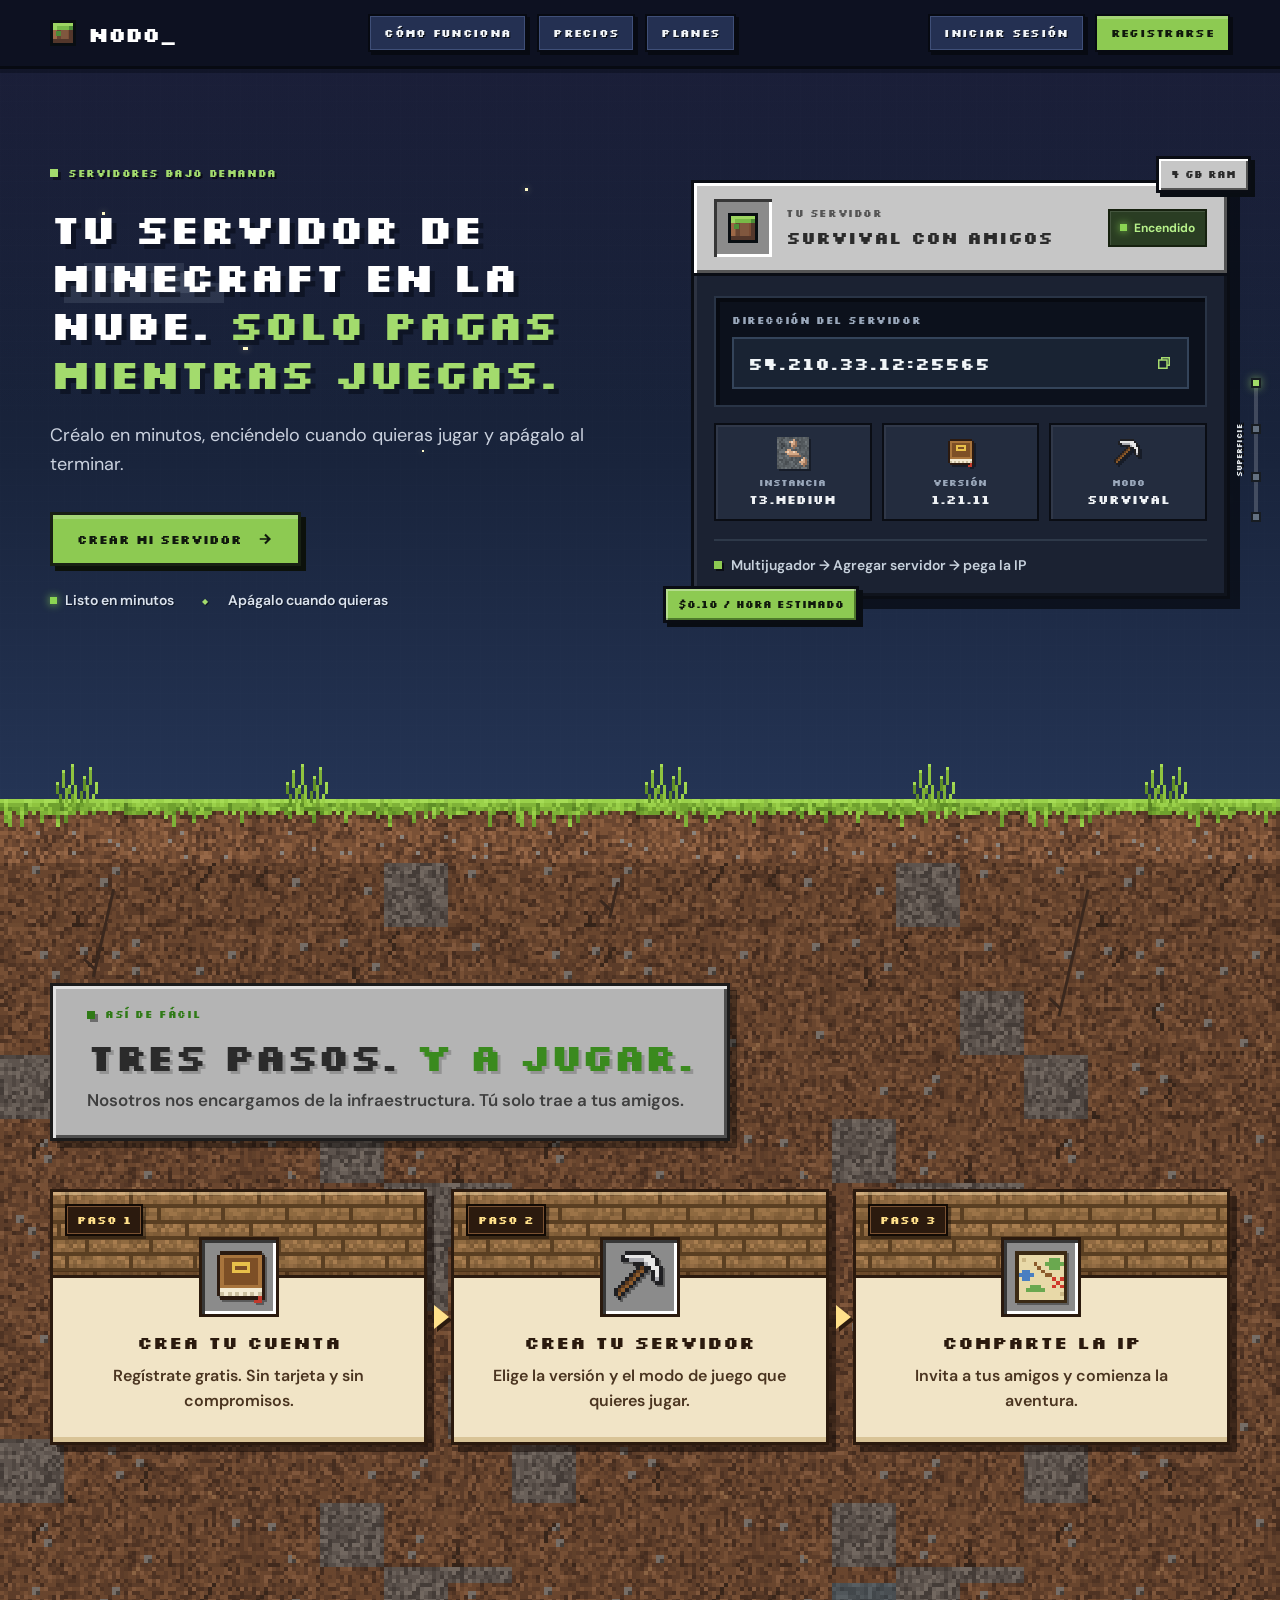
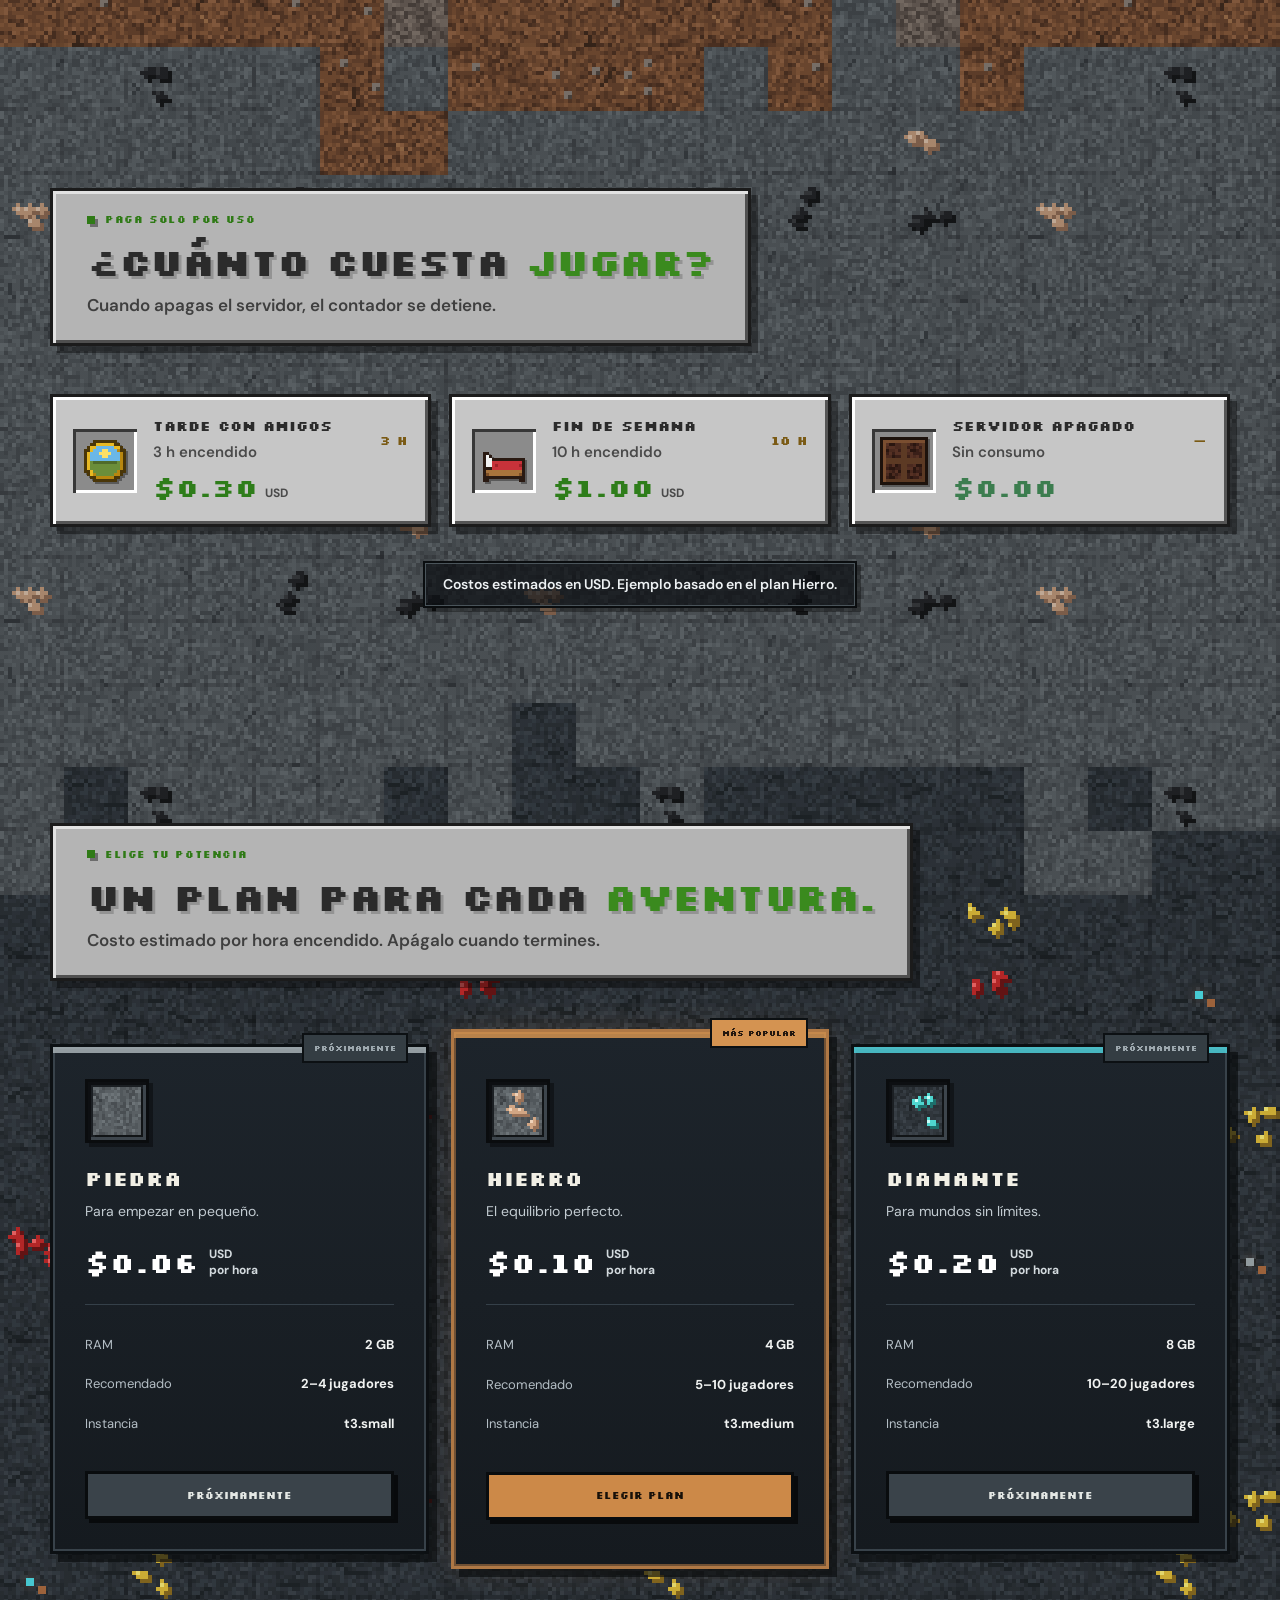
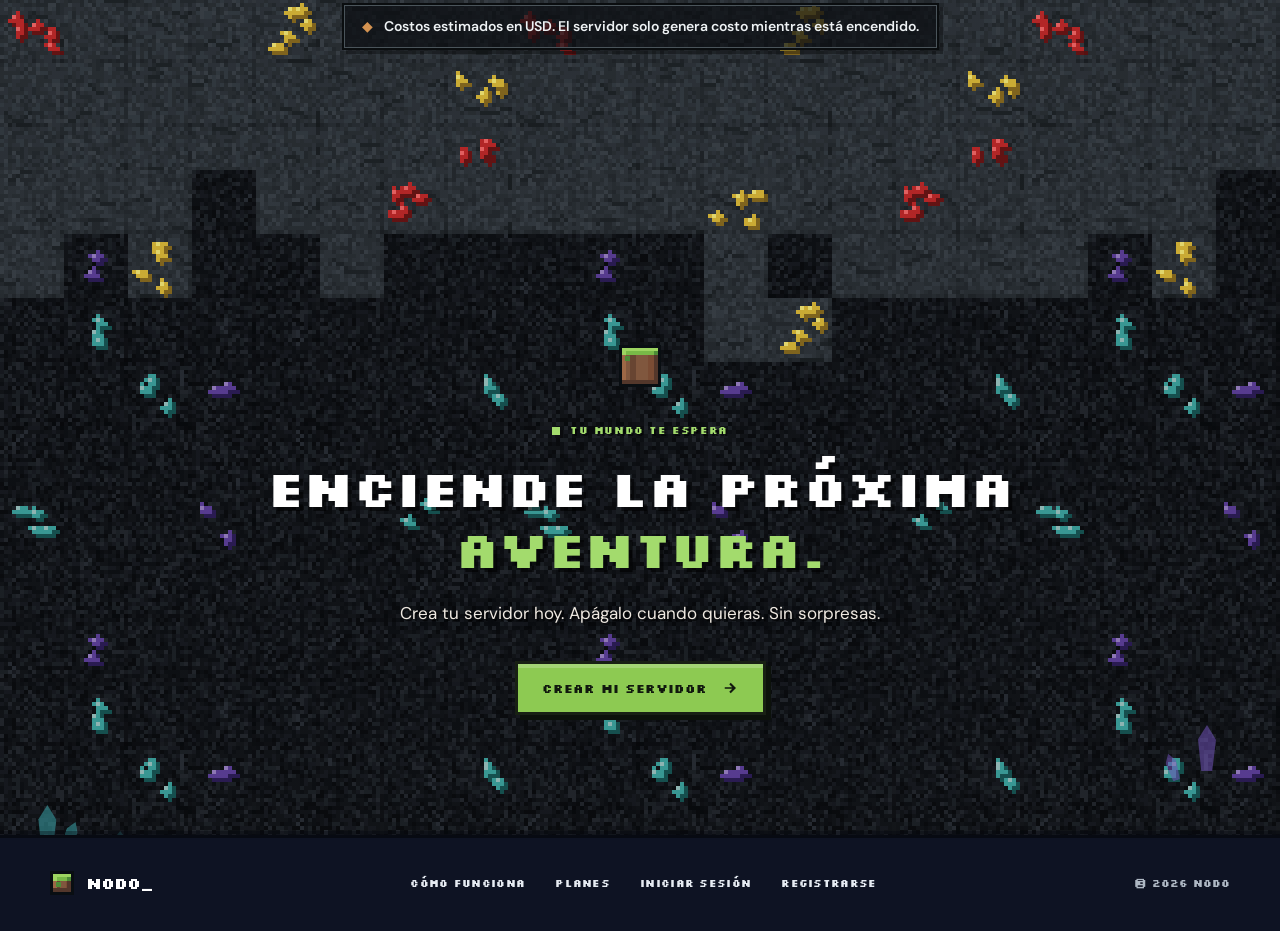
==== commit c14511b4: "pagina de inicio en la raiz del sitio" ====
--- a/frontend/index.html
+++ b/frontend/index.html
@@ -156,22 +156,22 @@
               <span class="item-slot cost-slot" aria-hidden="true"><i class="item reloj"></i></span>
               <div><h3>Tarde con amigos</h3><p>3 h encendido</p></div>
               <span class="hours">3 h</span>
-              <strong>$0.14<small> USD</small></strong>
+              <strong>$0.30<small> USD</small></strong>
             </article>
             <article class="cost-card reveal">
               <span class="item-slot cost-slot" aria-hidden="true"><i class="item cama"></i></span>
               <div><h3>Fin de semana</h3><p>10 h encendido</p></div>
               <span class="hours">10 h</span>
-              <strong>$0.47<small> USD</small></strong>
+              <strong>$1.00<small> USD</small></strong>
             </article>
             <article class="cost-card reveal off-card">
               <span class="item-slot cost-slot" aria-hidden="true"><i class="item lampara"></i></span>
-              <div><h3>Servidor apagado</h3><p>Solo se cobra el disco</p></div>
+              <div><h3>Servidor apagado</h3><p>Sin consumo</p></div>
               <span class="hours">—</span>
-              <strong>&lt;$1<small> al mes</small></strong>
-            </article>
-          </div>
-          <p class="estimate-note reveal">Costos estimados en USD con precios de AWS en us-east-1 (instancia + IP pública). Ejemplo con el plan Hierro.</p>
+              <strong>$0.00<small></small></strong>
+            </article>
+          </div>
+          <p class="estimate-note reveal">Costos estimados en USD. Ejemplo basado en el plan Hierro.</p>
         </div>
       </section>
 
@@ -186,44 +186,46 @@
           </header>
           <div class="plans-grid">
             <article class="plan-card stone reveal">
+              <span class="plan-tag">Próximamente</span>
               <div class="item-slot" aria-hidden="true"><i class="item bloque-piedra"></i></div>
               <h3>Piedra</h3>
               <p class="plan-description">Para empezar en pequeño.</p>
-              <div class="price"><strong>$0.026</strong><span> USD<br />por hora</span></div>
+              <div class="price"><strong>$0.06</strong><span> USD<br />por hora</span></div>
               <ul>
                 <li><span>RAM</span><b>2 GB</b></li>
-                <li><span>Jugadores</span><b>hasta 5</b></li>
+                <li><span>Recomendado</span><b>2–4 jugadores</b></li>
                 <li><span>Instancia</span><b>t3.small</b></li>
               </ul>
-              <button data-href="registro/">Elegir plan</button>
+              <button disabled>Próximamente</button>
             </article>
             <article class="plan-card iron featured reveal">
-              <span class="plan-tag">Recomendado</span>
+              <span class="plan-tag">Más popular</span>
               <div class="item-slot" aria-hidden="true"><i class="item bloque-hierro"></i></div>
               <h3>Hierro</h3>
               <p class="plan-description">El equilibrio perfecto.</p>
-              <div class="price"><strong>$0.047</strong><span> USD<br />por hora</span></div>
+              <div class="price"><strong>$0.10</strong><span> USD<br />por hora</span></div>
               <ul>
                 <li><span>RAM</span><b>4 GB</b></li>
-                <li><span>Jugadores</span><b>hasta 15</b></li>
+                <li><span>Recomendado</span><b>5–10 jugadores</b></li>
                 <li><span>Instancia</span><b>t3.medium</b></li>
               </ul>
               <button data-href="registro/">Elegir plan</button>
             </article>
             <article class="plan-card diamond reveal">
+              <span class="plan-tag">Próximamente</span>
               <div class="item-slot" aria-hidden="true"><i class="item bloque-diamante"></i></div>
               <h3>Diamante</h3>
               <p class="plan-description">Para mundos sin límites.</p>
-              <div class="price"><strong>$0.088</strong><span> USD<br />por hora</span></div>
+              <div class="price"><strong>$0.20</strong><span> USD<br />por hora</span></div>
               <ul>
                 <li><span>RAM</span><b>8 GB</b></li>
-                <li><span>Jugadores</span><b>hasta 30</b></li>
+                <li><span>Recomendado</span><b>10–20 jugadores</b></li>
                 <li><span>Instancia</span><b>t3.large</b></li>
               </ul>
-              <button data-href="registro/">Elegir plan</button>
-            </article>
-          </div>
-          <p class="billing-note reveal"><span>◆</span> Costos estimados en USD (instancia + IP pública) mientras el servidor está encendido. Apagado solo se cobra el disco, menos de $1 al mes.</p>
+              <button disabled>Próximamente</button>
+            </article>
+          </div>
+          <p class="billing-note reveal"><span>◆</span> Costos estimados en USD. El servidor solo genera costo mientras está encendido.</p>
         </div>
       </section>
 
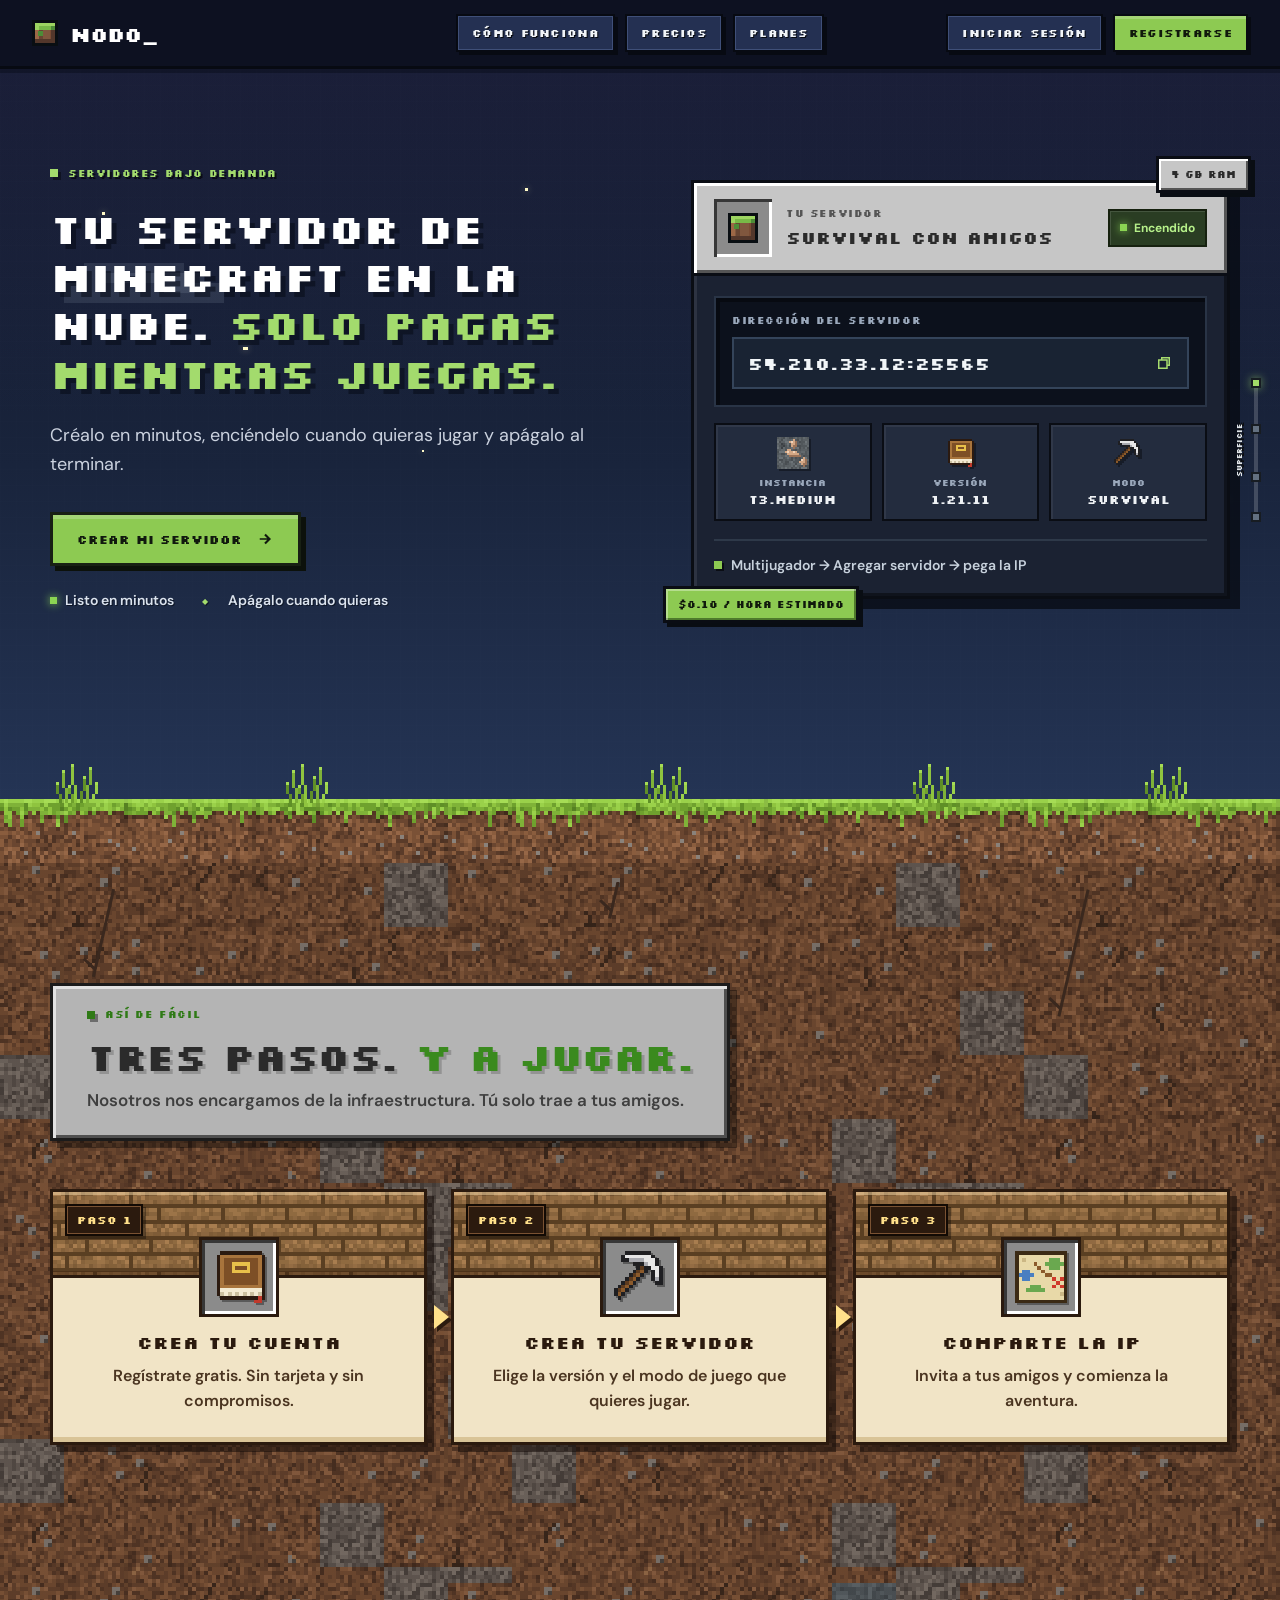
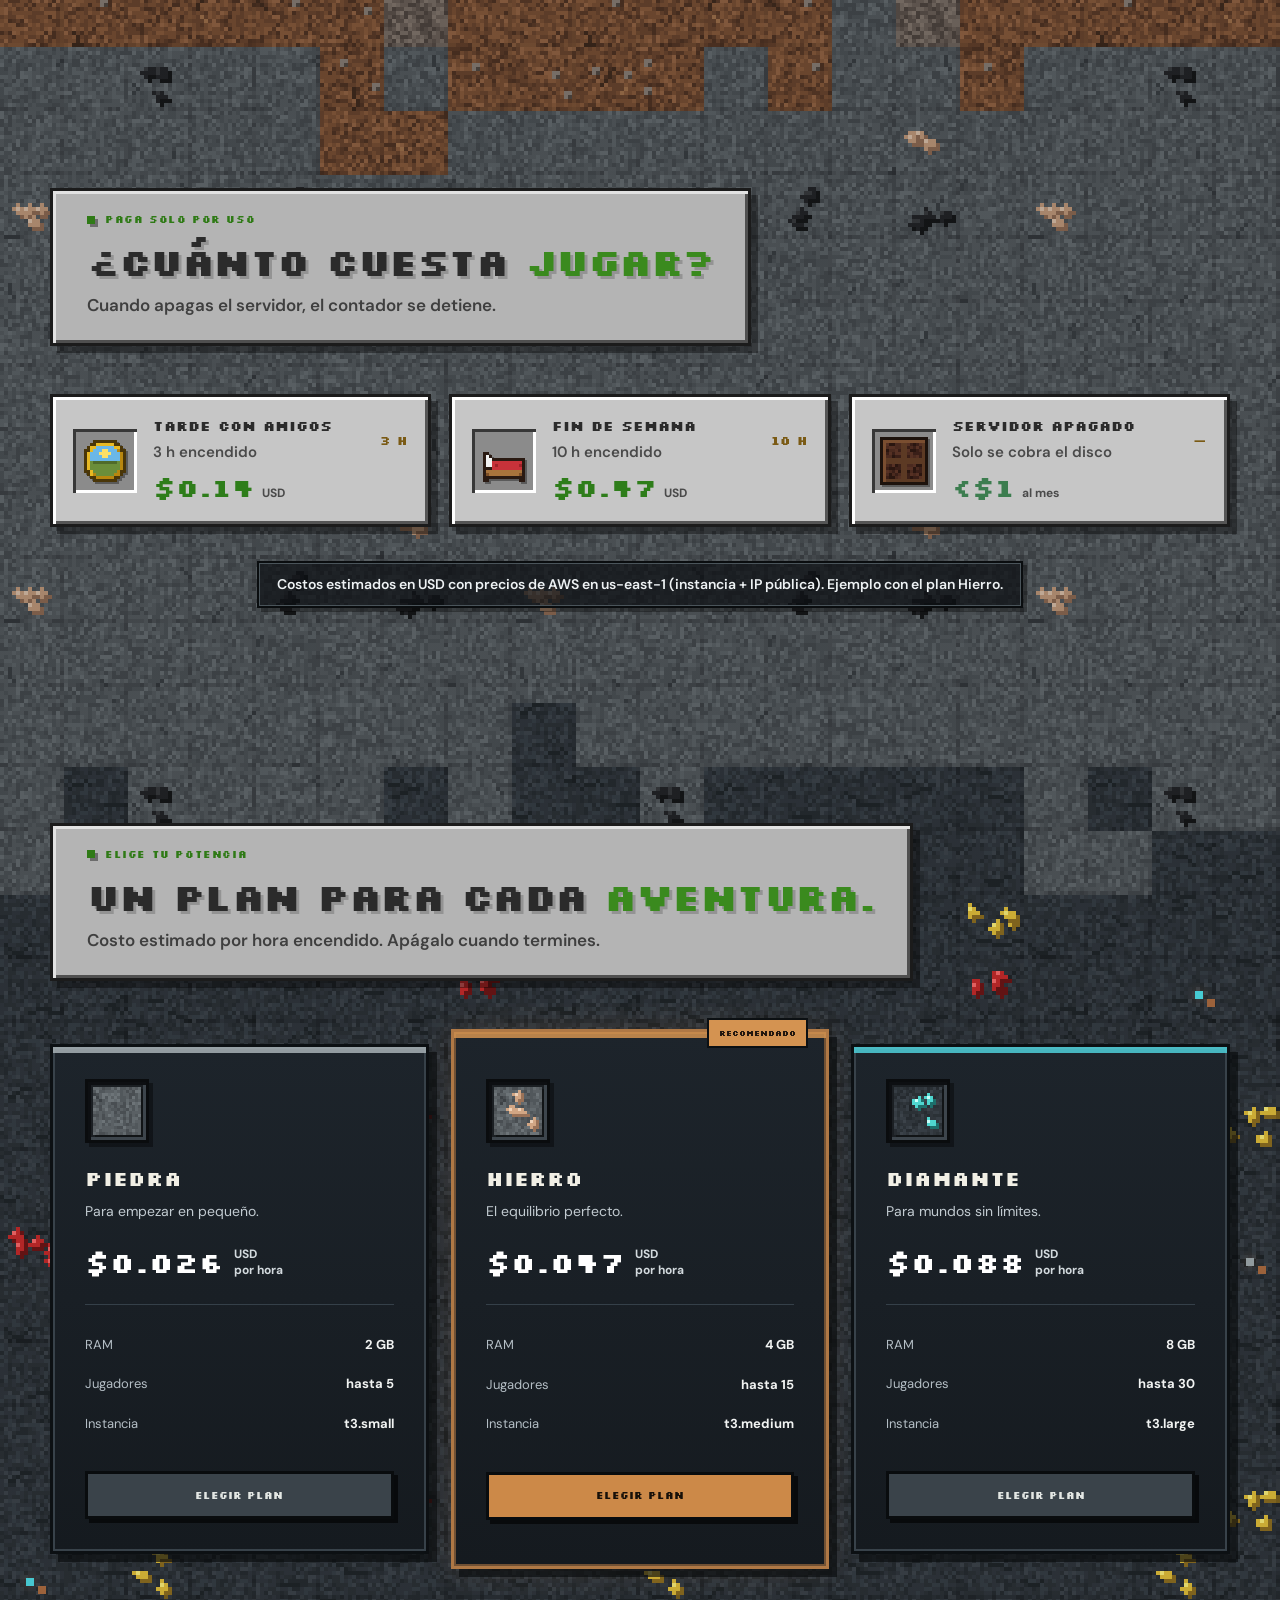
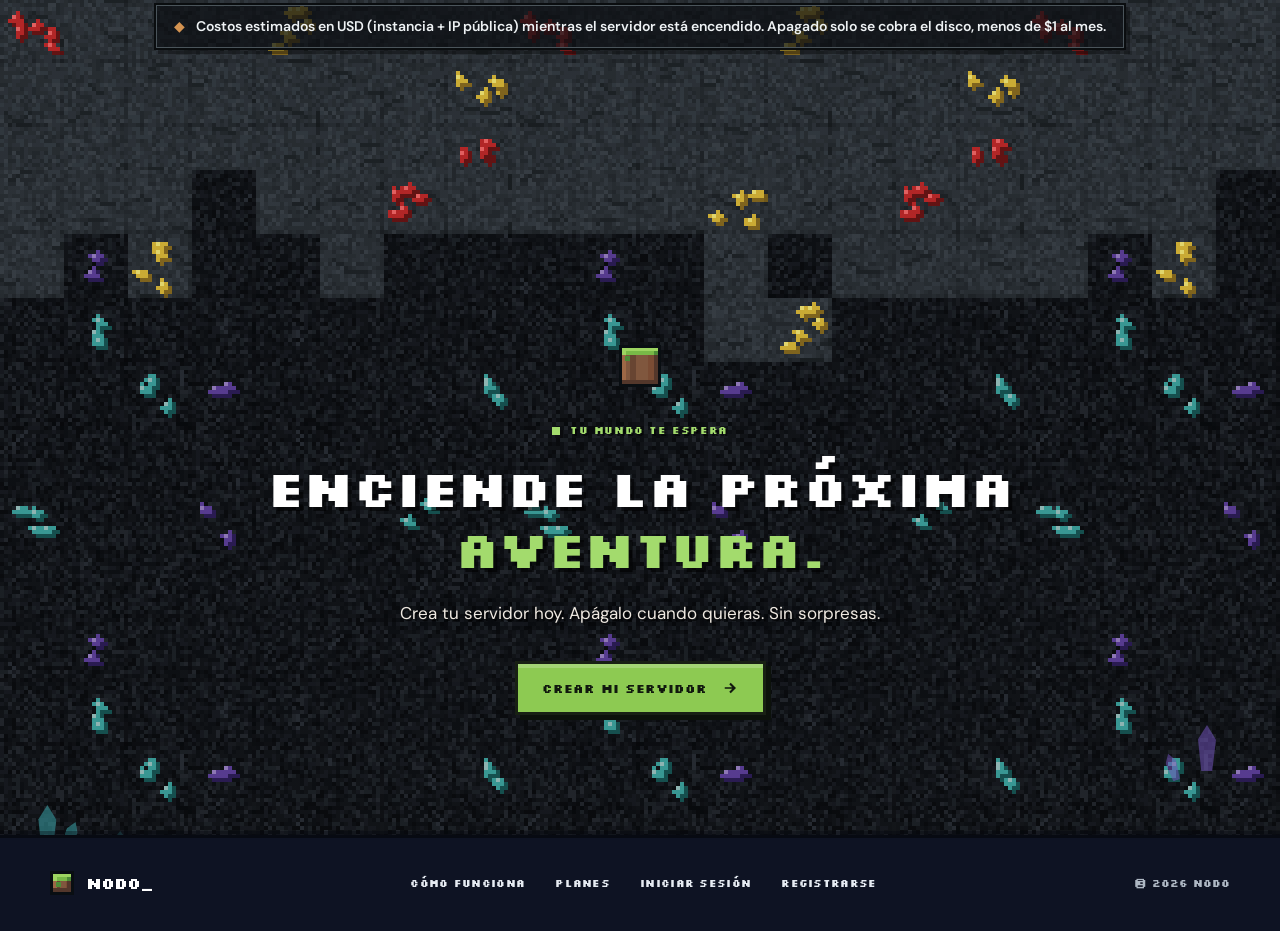
==== commit 38d57411: "Merge pull request #6 from josueiteso/Vicky Vicky" ====
--- a/frontend/index.html
+++ b/frontend/index.html
@@ -156,22 +156,22 @@
               <span class="item-slot cost-slot" aria-hidden="true"><i class="item reloj"></i></span>
               <div><h3>Tarde con amigos</h3><p>3 h encendido</p></div>
               <span class="hours">3 h</span>
-              <strong>$0.30<small> USD</small></strong>
+              <strong>$0.14<small> USD</small></strong>
             </article>
             <article class="cost-card reveal">
               <span class="item-slot cost-slot" aria-hidden="true"><i class="item cama"></i></span>
               <div><h3>Fin de semana</h3><p>10 h encendido</p></div>
               <span class="hours">10 h</span>
-              <strong>$1.00<small> USD</small></strong>
+              <strong>$0.47<small> USD</small></strong>
             </article>
             <article class="cost-card reveal off-card">
               <span class="item-slot cost-slot" aria-hidden="true"><i class="item lampara"></i></span>
-              <div><h3>Servidor apagado</h3><p>Sin consumo</p></div>
+              <div><h3>Servidor apagado</h3><p>Solo se cobra el disco</p></div>
               <span class="hours">—</span>
-              <strong>$0.00<small></small></strong>
-            </article>
-          </div>
-          <p class="estimate-note reveal">Costos estimados en USD. Ejemplo basado en el plan Hierro.</p>
+              <strong>&lt;$1<small> al mes</small></strong>
+            </article>
+          </div>
+          <p class="estimate-note reveal">Costos estimados en USD con precios de AWS en us-east-1 (instancia + IP pública). Ejemplo con el plan Hierro.</p>
         </div>
       </section>
 
@@ -186,46 +186,44 @@
           </header>
           <div class="plans-grid">
             <article class="plan-card stone reveal">
-              <span class="plan-tag">Próximamente</span>
               <div class="item-slot" aria-hidden="true"><i class="item bloque-piedra"></i></div>
               <h3>Piedra</h3>
               <p class="plan-description">Para empezar en pequeño.</p>
-              <div class="price"><strong>$0.06</strong><span> USD<br />por hora</span></div>
+              <div class="price"><strong>$0.026</strong><span> USD<br />por hora</span></div>
               <ul>
                 <li><span>RAM</span><b>2 GB</b></li>
-                <li><span>Recomendado</span><b>2–4 jugadores</b></li>
+                <li><span>Jugadores</span><b>hasta 5</b></li>
                 <li><span>Instancia</span><b>t3.small</b></li>
               </ul>
-              <button disabled>Próximamente</button>
+              <button data-href="registro/">Elegir plan</button>
             </article>
             <article class="plan-card iron featured reveal">
-              <span class="plan-tag">Más popular</span>
+              <span class="plan-tag">Recomendado</span>
               <div class="item-slot" aria-hidden="true"><i class="item bloque-hierro"></i></div>
               <h3>Hierro</h3>
               <p class="plan-description">El equilibrio perfecto.</p>
-              <div class="price"><strong>$0.10</strong><span> USD<br />por hora</span></div>
+              <div class="price"><strong>$0.047</strong><span> USD<br />por hora</span></div>
               <ul>
                 <li><span>RAM</span><b>4 GB</b></li>
-                <li><span>Recomendado</span><b>5–10 jugadores</b></li>
+                <li><span>Jugadores</span><b>hasta 15</b></li>
                 <li><span>Instancia</span><b>t3.medium</b></li>
               </ul>
               <button data-href="registro/">Elegir plan</button>
             </article>
             <article class="plan-card diamond reveal">
-              <span class="plan-tag">Próximamente</span>
               <div class="item-slot" aria-hidden="true"><i class="item bloque-diamante"></i></div>
               <h3>Diamante</h3>
               <p class="plan-description">Para mundos sin límites.</p>
-              <div class="price"><strong>$0.20</strong><span> USD<br />por hora</span></div>
+              <div class="price"><strong>$0.088</strong><span> USD<br />por hora</span></div>
               <ul>
                 <li><span>RAM</span><b>8 GB</b></li>
-                <li><span>Recomendado</span><b>10–20 jugadores</b></li>
+                <li><span>Jugadores</span><b>hasta 30</b></li>
                 <li><span>Instancia</span><b>t3.large</b></li>
               </ul>
-              <button disabled>Próximamente</button>
-            </article>
-          </div>
-          <p class="billing-note reveal"><span>◆</span> Costos estimados en USD. El servidor solo genera costo mientras está encendido.</p>
+              <button data-href="registro/">Elegir plan</button>
+            </article>
+          </div>
+          <p class="billing-note reveal"><span>◆</span> Costos estimados en USD (instancia + IP pública) mientras el servidor está encendido. Apagado solo se cobra el disco, menos de $1 al mes.</p>
         </div>
       </section>
 
--- a/frontend/landing/landing.css
+++ b/frontend/landing/landing.css
@@ -63,13 +63,21 @@
   backdrop-filter: blur(4px);
 }
 
+/* navbar casi a todo lo ancho en 3 columnas: logo a la izquierda, secciones justo al centro
+   y botones de cuenta a la derecha (las columnas de los lados miden igual) */
+.nav.shell { width: calc(100% - 64px); }
+
 .nav {
   height: 66px;
-  display: flex;
-  align-items: center;
-  justify-content: space-between;
+  display: grid;
+  grid-template-columns: 1fr auto 1fr;
+  align-items: center;
   gap: 20px;
 }
+
+.nav .brand { justify-self: start; }
+
+.nav-actions { justify-self: end; }
 
 .brand {
   display: inline-flex;
--- a/frontend/landing/interaccion.css
+++ b/frontend/landing/interaccion.css
@@ -148,7 +148,8 @@
 @media (max-width: 900px) {
   html { scroll-padding-top: 108px; }
   /* las secciones pasan a una segunda fila del navbar */
-  .nav { height: auto; flex-wrap: wrap; row-gap: 12px; padding-block: 14px; }
+  .nav { height: auto; display: flex; justify-content: space-between; flex-wrap: wrap; row-gap: 12px; padding-block: 14px; }
+  .nav.shell { width: calc(100% - 48px); }
   .nav-links { order: 3; width: 100%; justify-content: center; gap: 8px; }
   .nav-links a { min-height: 32px; padding: 0 10px; font-size: 8px; }
   .hero-content { grid-template-columns: 1fr; gap: 58px; padding-top: 65px; padding-bottom: 130px; }
@@ -167,6 +168,7 @@
   .shell { width: min(100% - 32px, 500px); }
   .hero-layer { min-height: 978px; }
   .nav { padding-block: 12px; }
+  .nav.shell { width: calc(100% - 32px); }
   .brand { font-size: 16px; gap: 8px; }
   .nav .pixel-block { width: 24px; height: 24px; }
   .nav-actions { gap: 8px; }
